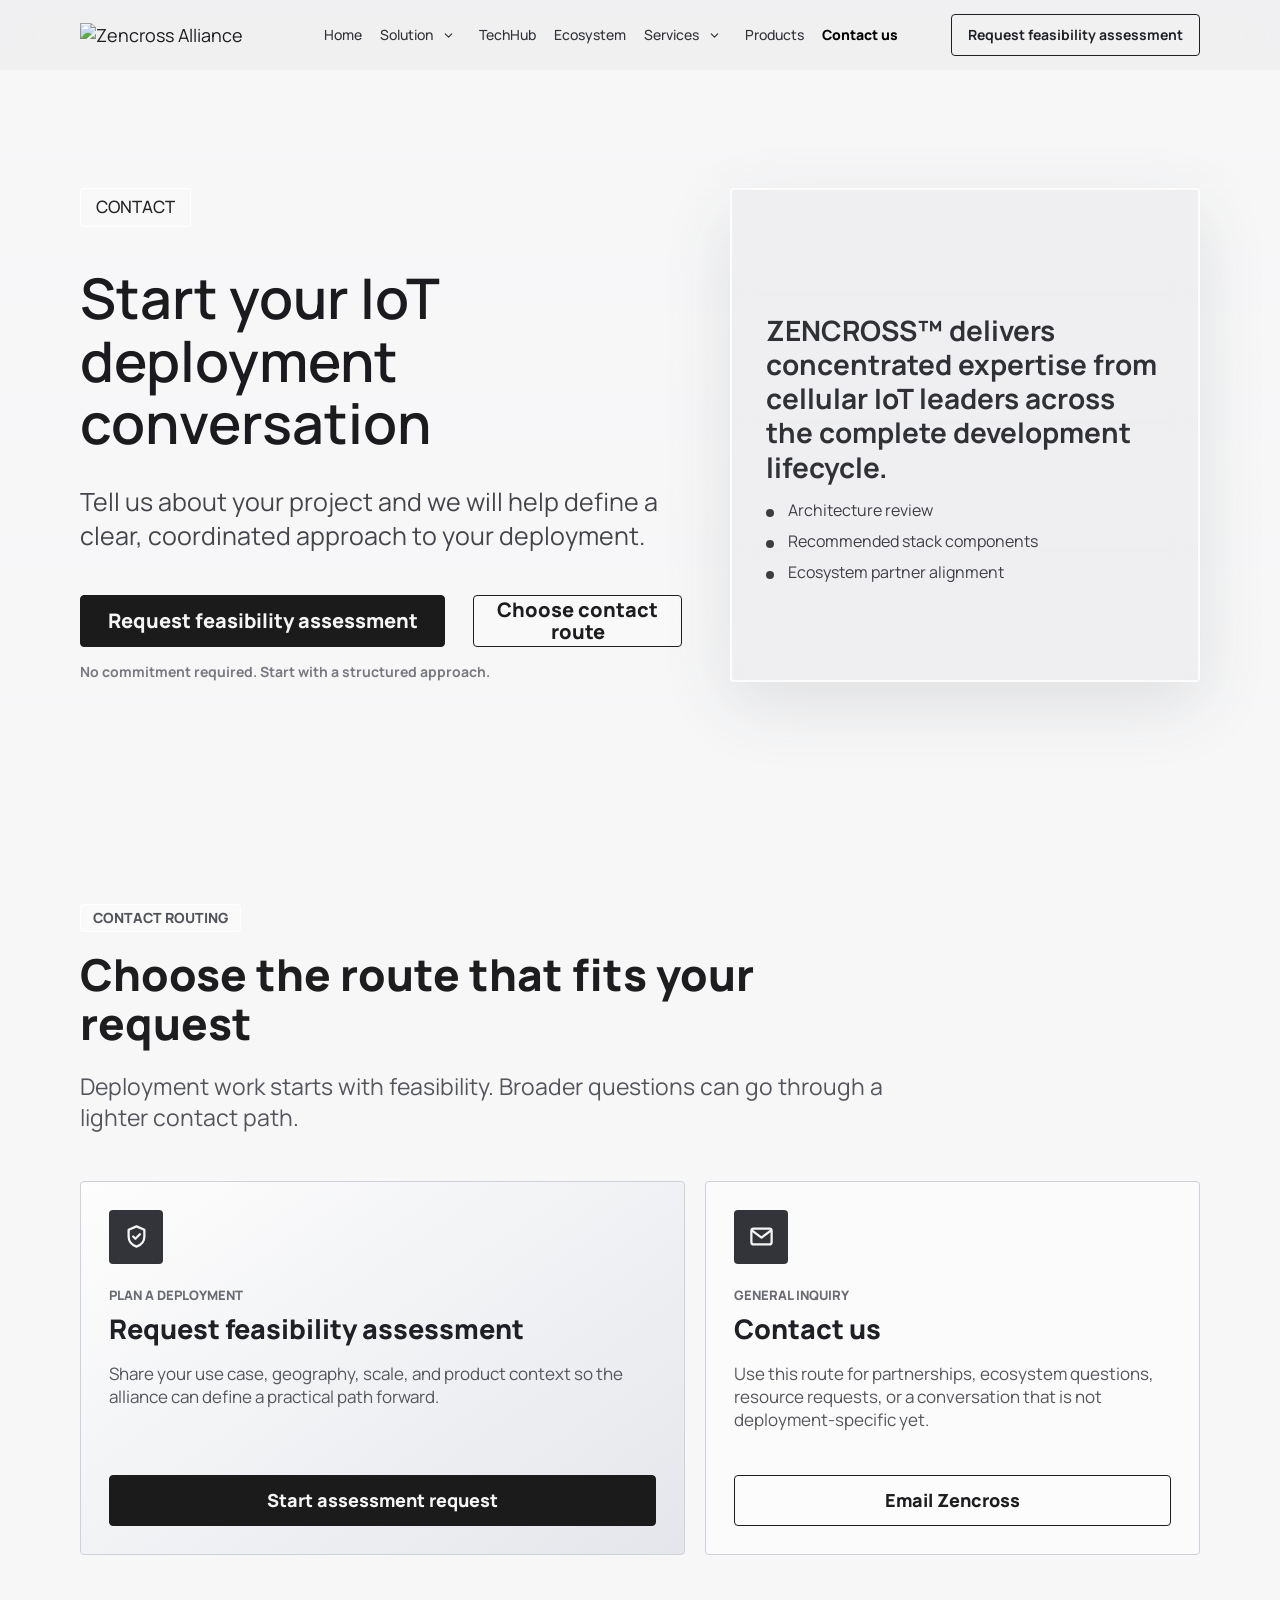
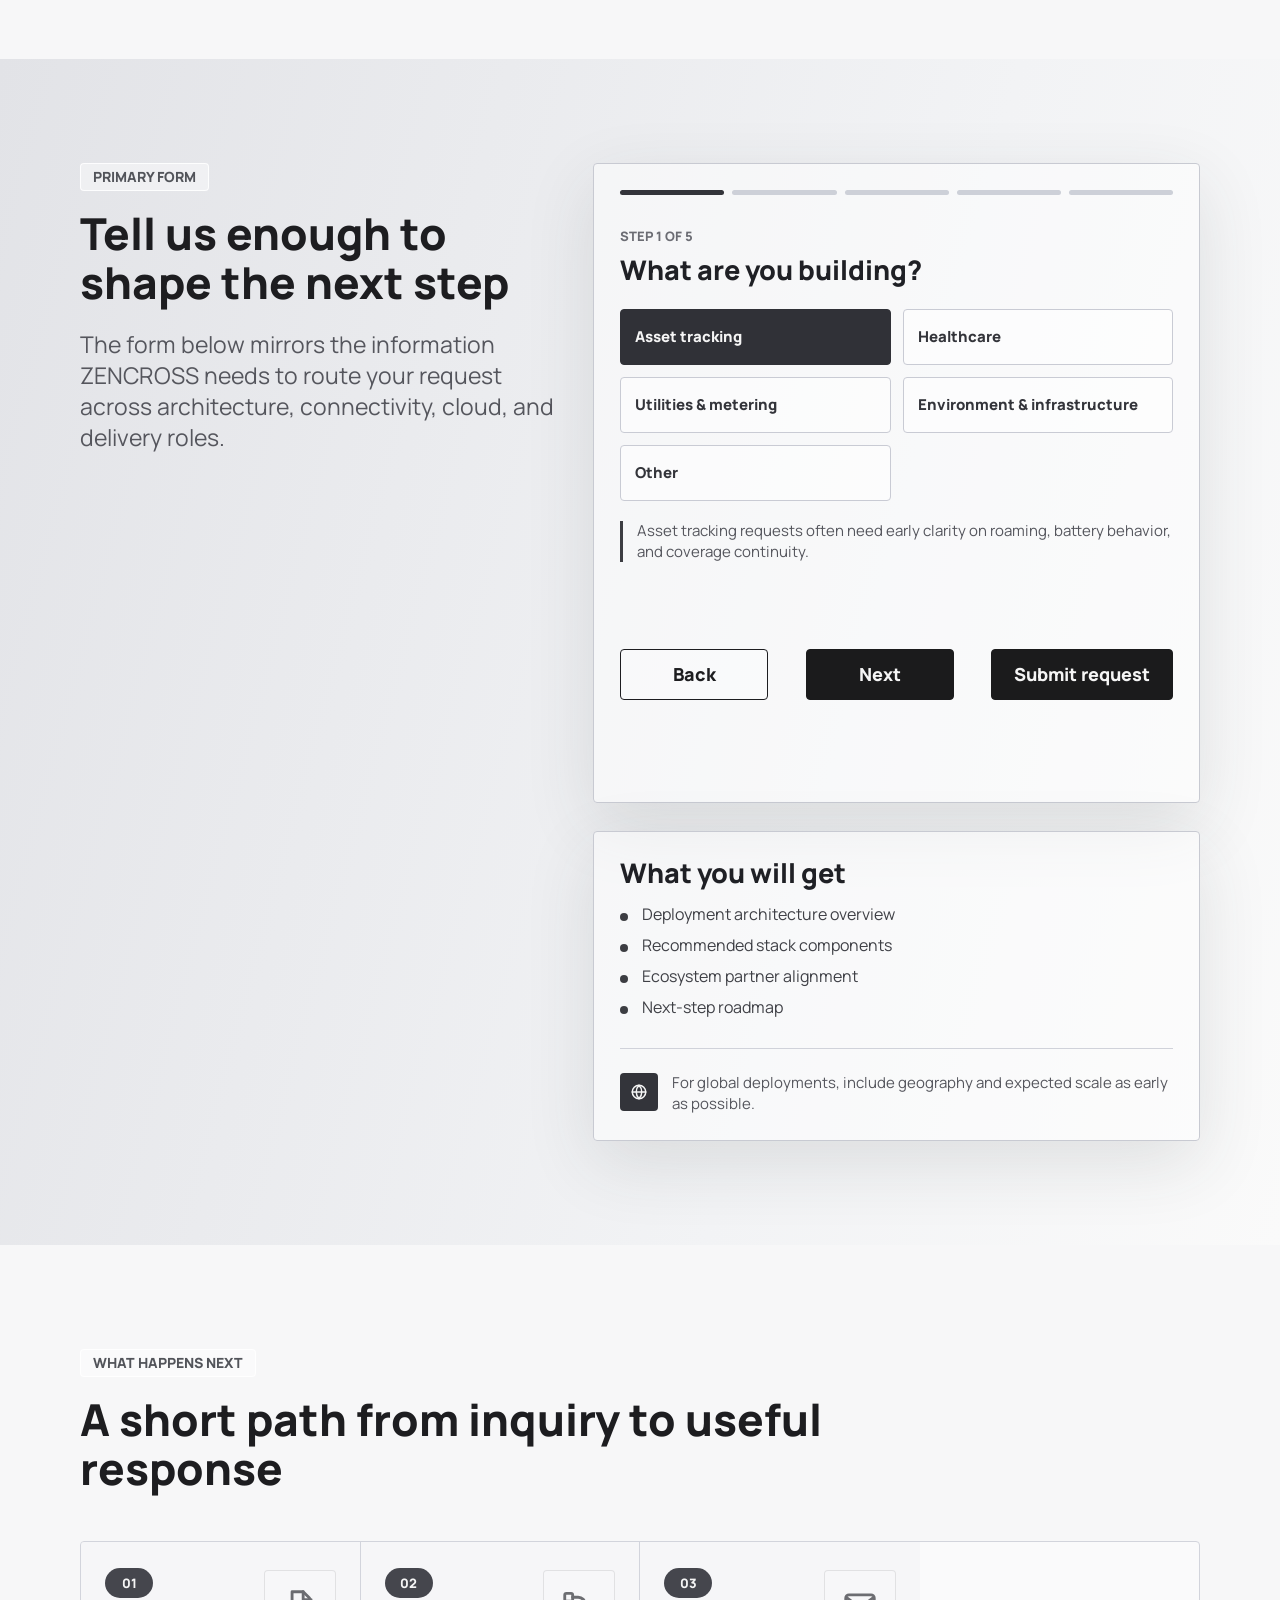
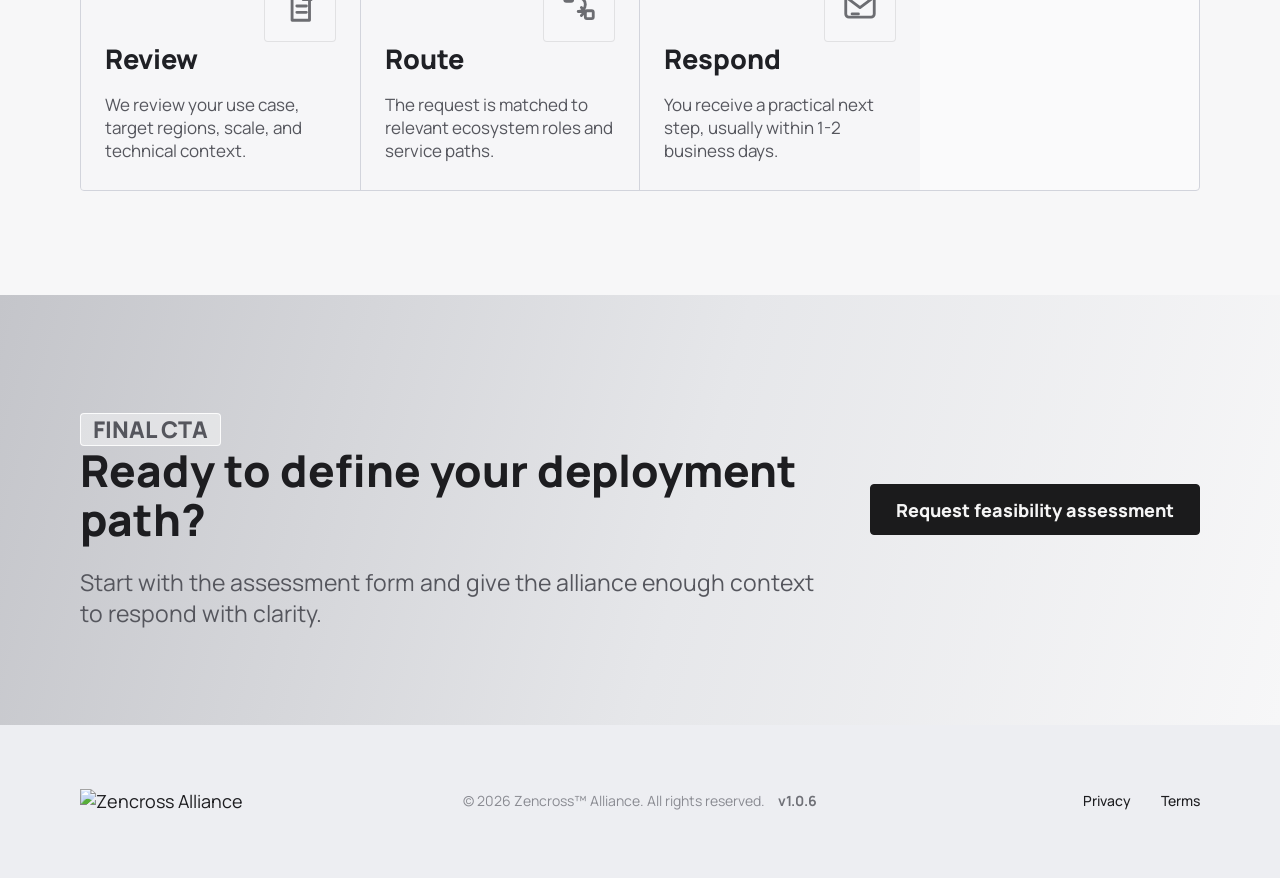
==== contact.html @ 69fc6dbd "Add files via upload" ====
<!doctype html>
<html lang="en">
  <head>
    <meta charset="utf-8">
    <meta name="viewport" content="width=device-width, initial-scale=1">
    <title>Contact | Zencross Alliance</title>
    <meta
      name="description"
      content="Start a Zencross Alliance IoT deployment conversation and request a feasibility assessment for your project."
    >
    <link rel="preconnect" href="https://fonts.googleapis.com">
    <link rel="preconnect" href="https://fonts.gstatic.com" crossorigin>
    <link
      href="https://fonts.googleapis.com/css2?family=Manrope:wght@400;500;600;700;800&display=swap"
      rel="stylesheet"
    >
    <link rel="icon" type="image/png" href="images/favicon.fb209ea31b.png">
    <link rel="apple-touch-icon" href="images/favicon.fb209ea31b.png">
    <link rel="stylesheet" href="styles.e7c7b05d5d.css">
  </head>
  <body class="content-page contact-page">
    <svg class="svg-sprite" aria-hidden="true" focusable="false">
      <symbol id="icon-chevron-down" viewBox="0 0 24 24"><path d="m6 9 6 6 6-6"></path></symbol>
      <symbol id="icon-chevron-right" viewBox="0 0 24 24"><path d="m9 18 6-6-6-6"></path></symbol>
      <symbol id="icon-shield-check" viewBox="0 0 24 24"><path d="M12 3 19 6v6c0 4.4-2.8 7.5-7 9-4.2-1.5-7-4.6-7-9V6l7-3Z"></path><path d="m9 12 2 2 4-4"></path></symbol>
      <symbol id="icon-globe" viewBox="0 0 24 24"><circle cx="12" cy="12" r="9"></circle><path d="M3 12h18M12 3c2.5 2.5 3.7 5.5 3.7 9S14.5 18.5 12 21c-2.5-2.5-3.7-5.5-3.7-9S9.5 5.5 12 3Z"></path></symbol>
      <symbol id="icon-mail" viewBox="0 0 24 24"><rect x="3" y="5" width="18" height="14" rx="2"></rect><path d="m4 7 8 6 8-6"></path></symbol>
      <symbol id="icon-user" viewBox="0 0 24 24"><circle cx="12" cy="8" r="4"></circle><path d="M4 21a8 8 0 0 1 16 0"></path></symbol>
      <symbol id="icon-building" viewBox="0 0 24 24"><path d="M4 21V5l8-3 8 3v16"></path><path d="M9 21v-6h6v6M8 8h.01M12 8h.01M16 8h.01M8 12h.01M16 12h.01"></path></symbol>
    </svg>

    <header class="site-header">
      <div class="site-header__inner section-shell">
        <a class="brand" href="index.html" aria-label="Zencross Alliance home">
          <img src="images/a8db0850adeccb40d1b2ed8dbd5f8a7fbaae8c16-73cA2Af9.bd959b4462.png" alt="Zencross Alliance">
        </a>
        <nav class="main-nav" aria-label="Primary navigation">
          <a href="index.html">Home</a>
          <div class="nav-dropdown">
            <a class="nav-dropdown__link" href="verticals.html">Solution</a>
            <button class="nav-dropdown__toggle" type="button" aria-expanded="false" aria-label="Open Solution submenu">
              <svg class="icon icon--tiny"><use href="#icon-chevron-down"></use></svg>
            </button>
            <div class="nav-dropdown__menu" aria-label="Solution sections">
              <a href="verticals.html#asset-tracking">Asset Tracking</a>
              <a href="verticals.html#healthcare">Healthcare</a>
              <a href="verticals.html#utilities-metering">Utilities &amp; Metering</a>
              <a href="verticals.html#environment-infrastructure">Environment &amp; Infrastructure</a>
            </div>
          </div>
          <a href="techhub.html">TechHub</a>
          <a href="ecosystem.html">Ecosystem</a>
          <div class="nav-dropdown">
            <a class="nav-dropdown__link" href="services.html">Services</a>
            <button class="nav-dropdown__toggle" type="button" aria-expanded="false" aria-label="Open Services submenu">
              <svg class="icon icon--tiny"><use href="#icon-chevron-down"></use></svg>
            </button>
            <div class="nav-dropdown__menu" aria-label="Services sections">
              <a href="services.html#service-feasibility">Feasibility Assessment</a>
              <a href="services.html#service-discovery">Discovery Call</a>
              <a href="services.html#service-consultation">Consultation</a>
              <a href="services.html#services-choose">How to Choose</a>
            </div>
          </div>
          <a href="products.html">Products</a>
          <a class="is-active" href="contact.html">Contact us</a>
        </nav>
        <a class="button button--ghost site-header__cta" href="#assessment-intake">
          Request feasibility assessment
        </a>
      </div>
    </header>

    <main>
      <section class="subpage-hero subpage-hero--contact" aria-labelledby="contact-hero-title">
        <div class="subpage-hero__inner section-shell">
          <div class="subpage-hero__content">
            <p class="eyebrow">CONTACT</p>
            <h1 id="contact-hero-title">Start your IoT deployment conversation</h1>
            <p>
              Tell us about your project and we will help define a clear,
              coordinated approach to your deployment.
            </p>
            <div class="hero__actions">
              <a class="button button--dark" href="#assessment-intake">Request feasibility assessment</a>
              <a class="button button--light" href="#contact-routing">Choose contact route</a>
            </div>
            <p class="micro-copy">No commitment required. Start with a structured approach.</p>
          </div>
          <aside class="subpage-hero__panel hero-infographic">
            <img class="hero-infographic__asset" src="images/page-contact-visual.70dac0f6a2.webp" alt="">
            <p>ZENCROSS&trade; delivers concentrated expertise from cellular IoT leaders across the complete development lifecycle.</p>
            <ul class="compact-list">
              <li>Architecture review</li>
              <li>Recommended stack components</li>
              <li>Ecosystem partner alignment</li>
            </ul>
          </aside>
        </div>
      </section>

      <section class="page-section" id="contact-routing" aria-labelledby="contact-routing-title">
        <div class="section-shell">
          <div class="page-section__head">
            <p class="section-kicker">CONTACT ROUTING</p>
            <h2 id="contact-routing-title">Choose the route that fits your request</h2>
            <p>Deployment work starts with feasibility. Broader questions can go through a lighter contact path.</p>
          </div>

          <div class="routing-grid">
            <article class="routing-card routing-card--primary">
              <span class="routing-card__icon"><svg class="icon"><use href="#icon-shield-check"></use></svg></span>
              <p class="service-card__label">Plan a deployment</p>
              <h3>Request feasibility assessment</h3>
              <p>Share your use case, geography, scale, and product context so the alliance can define a practical path forward.</p>
              <a class="button button--dark" href="#assessment-intake">Start assessment request</a>
            </article>

            <article class="routing-card">
              <span class="routing-card__icon"><svg class="icon"><use href="#icon-mail"></use></svg></span>
              <p class="service-card__label">General inquiry</p>
              <h3>Contact us</h3>
              <p>Use this route for partnerships, ecosystem questions, resource requests, or a conversation that is not deployment-specific yet.</p>
              <a class="button button--light" href="mailto:hello@zencross-alliance.com">Email Zencross</a>
            </article>
          </div>
        </div>
      </section>

      <section class="page-section page-section--soft" id="assessment-intake" aria-labelledby="assessment-intake-title">
        <div class="section-shell intake-layout">
          <div>
            <p class="section-kicker">PRIMARY FORM</p>
            <h2 id="assessment-intake-title">Tell us enough to shape the next step</h2>
            <p>
              The form below mirrors the information ZENCROSS needs to route your
              request across architecture, connectivity, cloud, and delivery roles.
            </p>
          </div>

          <form class="intake-form" novalidate>
            <div class="intake-progress" aria-label="Assessment request progress">
              <span class="intake-progress__segment is-active"></span>
              <span class="intake-progress__segment"></span>
              <span class="intake-progress__segment"></span>
              <span class="intake-progress__segment"></span>
              <span class="intake-progress__segment"></span>
            </div>

            <section class="intake-step is-active" data-step="0" aria-labelledby="intake-step-use-case">
              <p class="service-card__label">Step 1 of 5</p>
              <h3 id="intake-step-use-case">What are you building?</h3>
              <div class="choice-grid" role="radiogroup" aria-label="Use case">
                <label><input type="radio" name="useCase" value="Asset tracking" checked><span>Asset tracking</span></label>
                <label><input type="radio" name="useCase" value="Healthcare"><span>Healthcare</span></label>
                <label><input type="radio" name="useCase" value="Utilities and metering"><span>Utilities &amp; metering</span></label>
                <label><input type="radio" name="useCase" value="Environment and infrastructure"><span>Environment &amp; infrastructure</span></label>
                <label><input type="radio" name="useCase" value="Other"><span>Other</span></label>
              </div>
              <p class="intake-hint" data-hint="useCase">
                Asset tracking requests often need early clarity on roaming, battery behavior, and coverage continuity.
              </p>
            </section>

            <section class="intake-step" data-step="1" aria-labelledby="intake-step-context" hidden>
              <p class="service-card__label">Step 2 of 5</p>
              <h3 id="intake-step-context">Describe the deployment scenario</h3>
              <label class="field">
                <span>Project context</span>
                <textarea name="context" rows="6" placeholder="Example: battery-powered trackers for high-value assets moving across Europe and APAC."></textarea>
              </label>
            </section>

            <section class="intake-step" data-step="2" aria-labelledby="intake-step-scope" hidden>
              <p class="service-card__label">Step 3 of 5</p>
              <h3 id="intake-step-scope">Where and at what scale?</h3>
              <div class="field-group">
                <p>Target geography</p>
                <div class="choice-grid choice-grid--compact">
                  <label><input type="checkbox" name="geography" value="North America"><span>North America</span></label>
                  <label><input type="checkbox" name="geography" value="Europe" checked><span>Europe</span></label>
                  <label><input type="checkbox" name="geography" value="APAC"><span>APAC</span></label>
                  <label><input type="checkbox" name="geography" value="Middle East and Africa"><span>MEA</span></label>
                  <label><input type="checkbox" name="geography" value="Global"><span>Global</span></label>
                </div>
              </div>
              <div class="field-group">
                <p>Expected scale</p>
                <div class="choice-grid choice-grid--compact" role="radiogroup" aria-label="Expected scale">
                  <label><input type="radio" name="scale" value="Pilot under 1k devices" checked><span>Pilot &lt;1k</span></label>
                  <label><input type="radio" name="scale" value="Growth from 1k to 10k devices"><span>1k-10k</span></label>
                  <label><input type="radio" name="scale" value="Scaling over 10k devices"><span>10k+</span></label>
                </div>
              </div>
              <p class="intake-hint" data-hint="scope">
                Multi-region and global deployments usually benefit from early partner and connectivity alignment.
              </p>
            </section>

            <section class="intake-step" data-step="3" aria-labelledby="intake-step-contact" hidden>
              <p class="service-card__label">Step 4 of 5</p>
              <h3 id="intake-step-contact">How should we reach you?</h3>
              <div class="form-grid">
                <label class="field">
                  <span>Name</span>
                  <input type="text" name="name" autocomplete="name" placeholder="Your name">
                </label>
                <label class="field">
                  <span>Work email</span>
                  <input type="email" name="email" autocomplete="email" placeholder="name@company.com">
                </label>
                <label class="field form-grid__wide">
                  <span>Company</span>
                  <input type="text" name="company" autocomplete="organization" placeholder="Company name">
                </label>
              </div>
            </section>

            <section class="intake-step" data-step="4" aria-labelledby="intake-step-review" hidden>
              <p class="service-card__label">Step 5 of 5</p>
              <h3 id="intake-step-review">Review request</h3>
              <div class="intake-summary" aria-live="polite"></div>
              <p class="micro-copy">We typically respond within 1-2 business days.</p>
            </section>

            <div class="intake-actions">
              <button class="button button--light intake-back" type="button" hidden>Back</button>
              <button class="button button--dark intake-next" type="button">Next</button>
              <button class="button button--dark intake-submit" type="submit" hidden>Submit request</button>
            </div>

            <div class="intake-success" role="status" hidden>
              <svg class="content-card-icon" aria-hidden="true"><use href="#info-mail"></use></svg>
              <div>
                <h3>Your request has been received</h3>
                <p>We will review the context and respond with a recommended next step within 1-2 business days.</p>
              </div>
            </div>
          </form>

          <aside class="intake-support">
            <h3>What you will get</h3>
            <ul class="compact-list">
              <li>Deployment architecture overview</li>
              <li>Recommended stack components</li>
              <li>Ecosystem partner alignment</li>
              <li>Next-step roadmap</li>
            </ul>
            <div class="support-note">
              <span><svg class="icon"><use href="#icon-globe"></use></svg></span>
              <p>For global deployments, include geography and expected scale as early as possible.</p>
            </div>
          </aside>
        </div>
      </section>

      <section class="page-section" aria-labelledby="expectations-title">
        <div class="section-shell">
          <div class="page-section__head">
            <p class="section-kicker">WHAT HAPPENS NEXT</p>
            <h2 id="expectations-title">A short path from inquiry to useful response</h2>
          </div>
          <div class="process-line">
            <article><span>01</span><svg class="content-card-icon"><use href="#info-docs"></use></svg><h3>Review</h3><p>We review your use case, target regions, scale, and technical context.</p></article>
            <article><span>02</span><svg class="content-card-icon"><use href="#info-route"></use></svg><h3>Route</h3><p>The request is matched to relevant ecosystem roles and service paths.</p></article>
            <article><span>03</span><svg class="content-card-icon"><use href="#info-mail"></use></svg><h3>Respond</h3><p>You receive a practical next step, usually within 1-2 business days.</p></article>
          </div>
        </div>
      </section>

      <section class="page-cta" aria-labelledby="contact-cta-title">
        <div class="section-shell page-cta__inner">
          <div>
            <p class="section-kicker">FINAL CTA</p>
            <h2 id="contact-cta-title">Ready to define your deployment path?</h2>
            <p>Start with the assessment form and give the alliance enough context to respond with clarity.</p>
          </div>
          <a class="button button--dark" href="#assessment-intake">Request feasibility assessment</a>
        </div>
      </section>
    </main>

    <footer class="site-footer">
      <div class="section-shell site-footer__inner">
        <img src="images/fce45d0a20eead5daaf7659a6a120ed67c2400b0-C3vxxQ8u.fb635e34e4.png" alt="Zencross Alliance">
        <p>&copy; 2026 Zencross&trade; Alliance. All rights reserved. <span class="site-version">v1.0.6</span></p>
        <nav aria-label="Footer navigation">
          <a href="privacy.html">Privacy</a>
          <a href="terms.html">Terms</a>
        </nav>
      </div>
    </footer>

    <script src="script.bbac9ffeda.js"></script>
  </body>
</html>
---- styles.e7c7b05d5d.css ----
:root {
  --font-main: "Manrope", "Segoe UI", Arial, sans-serif;
  --page-max: 1370px;
  --page-pad: 28px;
  --shell-gutter: max(var(--page-pad), calc((100vw - var(--page-max)) / 2));
  --text: #1d1d20;
  --text-soft: #55565d;
  --text-muted: #7a7b81;
  --line: #c7c9d1;
  --line-strong: rgba(255, 255, 255, 0.92);
  --glass: rgba(239, 240, 243, 0.58);
  --glass-strong: rgba(255, 255, 255, 0.5);
  --black: #1b1b1c;
  --white: #f5f5f5;
  --soft-page: #f5f5f6;
  --soft-panel: #e8e9ed;
  --radius: 4px;
  --shadow-soft: 0 22px 70px rgba(52, 54, 60, 0.12);
  --shadow-hover: 0 18px 48px rgba(52, 54, 60, 0.16);
  --ease-out: cubic-bezier(0.22, 1, 0.36, 1);
  --motion-fast: 180ms;
  --motion-mid: 360ms;
  --internal-hero-background:
    linear-gradient(180deg, rgba(247, 247, 248, 0.26) 0%, rgba(247, 247, 248, 0.9) 82%, #f7f7f8 100%),
    url("images/hero-surface.f8901c4d73.webp") 58% top / cover no-repeat;
  --internal-hero-fade: linear-gradient(180deg, rgba(247, 247, 248, 0) 0%, #f7f7f8 100%);
}

* {
  box-sizing: border-box;
}

html {
  scroll-behavior: smooth;
  scroll-padding-top: 86px;
}

body {
  margin: 0;
  min-width: 320px;
  color: var(--text);
  background: var(--soft-page);
  font-family: var(--font-main);
  font-size: 18px;
  line-height: 1.35;
  letter-spacing: 0;
  overflow-x: hidden;
}

button,
input,
textarea,
select {
  font: inherit;
}

button,
a {
  color: inherit;
}

a {
  text-decoration: none;
}

img {
  display: block;
  max-width: 100%;
}

.svg-sprite {
  position: absolute;
  width: 0;
  height: 0;
  overflow: hidden;
}

.icon {
  width: 1em;
  height: 1em;
  fill: none;
  stroke: currentColor;
  stroke-linecap: round;
  stroke-linejoin: round;
  stroke-width: 2;
}

.icon--tiny {
  width: 13px;
  height: 13px;
  stroke-width: 2.2;
}

.section-shell {
  width: min(100% - (var(--page-pad) * 2), var(--page-max));
  margin-inline: auto;
}

.button {
  display: inline-flex;
  align-items: center;
  justify-content: center;
  min-height: 51px;
  border: 1px solid currentColor;
  border-radius: var(--radius);
  padding: 0 22px;
  font-weight: 800;
  line-height: 1.12;
  text-align: center;
  transition:
    background-color var(--motion-fast) ease,
    border-color var(--motion-fast) ease,
    box-shadow var(--motion-fast) ease,
    color var(--motion-fast) ease,
    transform var(--motion-fast) var(--ease-out);
}

.button:hover {
  box-shadow: 0 12px 26px rgba(35, 36, 40, 0.14);
  transform: translateY(-2px);
}

.button--dark {
  color: var(--white);
  background: var(--black);
  border-color: var(--black);
}

.button--dark:hover {
  background: #2f3032;
  border-color: #2f3032;
}

.button--light,
.button--ghost {
  color: var(--text);
  background: rgba(255, 255, 255, 0.22);
}

.button--light:hover,
.button--ghost:hover {
  background: rgba(255, 255, 255, 0.48);
}

.glass-card {
  border: 2px solid var(--line-strong);
  border-radius: var(--radius);
  background: var(--glass);
  backdrop-filter: blur(10px);
  box-shadow: inset 0 1px 0 rgba(255, 255, 255, 0.2);
  transition:
    background-color var(--motion-mid) ease,
    border-color var(--motion-mid) ease,
    box-shadow var(--motion-mid) ease,
    transform var(--motion-mid) var(--ease-out);
}

.section-title {
  margin: 0;
  font-size: 45px;
  line-height: 1.18;
  font-weight: 800;
  letter-spacing: 0;
}

.site-header {
  position: sticky;
  inset: 0 0 auto;
  z-index: 20;
  height: 70px;
  color: var(--text);
  background: rgba(235, 235, 237, 0.58);
  backdrop-filter: blur(13px);
  box-shadow: 0 0 0 rgba(35, 36, 40, 0);
  transition: background-color var(--motion-mid) ease, box-shadow var(--motion-mid) ease;
}

.site-header.is-scrolled {
  background: rgba(235, 235, 237, 0.82);
  box-shadow: 0 12px 38px rgba(55, 57, 64, 0.08);
}

.site-header__inner {
  height: 100%;
  display: grid;
  grid-template-columns: 240px 1fr auto;
  align-items: center;
  gap: 34px;
}

.brand img {
  width: 166px;
}

.main-nav {
  position: relative;
  display: flex;
  align-items: center;
  justify-content: center;
  gap: 30px;
  font-size: 15px;
  color: #323338;
  font-weight: 500;
}

.main-nav a,
.nav-dropdown__toggle {
  display: inline-flex;
  align-items: center;
  gap: 5px;
  min-height: 36px;
  transition: color var(--motion-fast) ease, transform var(--motion-fast) var(--ease-out);
}

.main-nav a:hover,
.nav-dropdown__toggle:hover {
  color: #000000;
  transform: translateY(-1px);
}

.main-nav a.is-active {
  color: #000000;
  font-weight: 800;
}

.nav-dropdown {
  position: relative;
  display: inline-flex;
  align-items: center;
  gap: 2px;
}

.nav-dropdown__link {
  padding-right: 2px;
}

.nav-dropdown__toggle {
  justify-content: center;
  width: 24px;
  min-width: 24px;
  border: 0;
  border-radius: var(--radius);
  padding: 0;
  color: inherit;
  background: transparent;
  cursor: pointer;
}

.nav-dropdown__toggle .icon {
  transition: transform var(--motion-fast) var(--ease-out);
}

.nav-dropdown.is-open .nav-dropdown__toggle .icon {
  transform: rotate(180deg);
}

.nav-dropdown__menu {
  position: absolute;
  top: calc(100% + 10px);
  left: 0;
  z-index: 30;
  display: grid;
  min-width: 250px;
  border: 1px solid rgba(198, 201, 211, 0.88);
  border-radius: var(--radius);
  padding: 8px;
  background: rgba(242, 243, 246, 0.96);
  box-shadow: 0 18px 42px rgba(40, 42, 48, 0.14);
  opacity: 0;
  visibility: hidden;
  transform: translate3d(0, -8px, 0);
  transition:
    opacity var(--motion-fast) ease,
    transform var(--motion-fast) var(--ease-out),
    visibility var(--motion-fast) ease;
}

.nav-dropdown__menu a {
  display: flex;
  min-height: 38px;
  border-radius: var(--radius);
  padding: 9px 11px;
  color: #33343a;
  font-size: 14px;
  line-height: 1.18;
  font-weight: 700;
  white-space: nowrap;
}

.nav-dropdown__menu a:hover {
  background: rgba(255, 255, 255, 0.76);
}

.nav-dropdown.is-open .nav-dropdown__menu {
  opacity: 1;
  visibility: visible;
  transform: translate3d(0, 0, 0);
}

.site-header__cta {
  min-height: 42px;
  min-width: 255px;
  padding-inline: 16px;
  border-color: #1f2024;
  background: rgba(255, 255, 255, 0.08);
  color: #202126;
  font-size: 14px;
  font-weight: 700;
}

.hero-stack {
  --hero-surface-background:
    linear-gradient(180deg, rgba(247, 247, 248, 0.32) 0%, rgba(247, 247, 248, 0.18) 31%, rgba(247, 247, 248, 0.7) 63%, rgba(247, 247, 248, 0.94) 84%, #f7f7f8 100%),
    url("images/hero-surface.f8901c4d73.webp") 54% top / cover no-repeat;
  --hero-ripple-origin-x: 78%;
  --hero-ripple-origin-y: 54%;
  position: relative;
  isolation: isolate;
  overflow: hidden;
  margin-top: -70px;
  min-height: 1687px;
  background: #f7f7f8;
}

.hero-stack::before,
.hero-stack::after {
  content: "";
  position: absolute;
  inset: 0;
  z-index: 0;
  pointer-events: none;
}

.hero-stack::before {
  background: var(--hero-surface-background);
  transform-origin: var(--hero-ripple-origin-x) var(--hero-ripple-origin-y);
  animation: hero-surface-breathe 14s ease-in-out infinite;
}

.hero-stack::after {
  content: none;
}

.hero-ripple-canvas {
  position: absolute;
  inset: 0;
  z-index: 0;
  display: block;
  width: 100%;
  height: 100%;
  opacity: 0;
  pointer-events: none;
}

.hero-stack.is-ripple-enhanced .hero-ripple-canvas {
  opacity: 0.96;
}

.hero-stack > .section-shell {
  position: relative;
  z-index: 1;
}

.hero {
  padding-top: 197px;
}

.eyebrow {
  display: inline-flex;
  align-items: center;
  min-height: 39px;
  margin: 0 0 40px;
  padding: 0 15px;
  border: 1px solid rgba(255, 255, 255, 0.92);
  border-radius: var(--radius);
  background: rgba(255, 255, 255, 0.16);
  color: #252529;
  font-size: 17px;
  font-weight: 500;
  text-transform: uppercase;
}

.hero h1 {
  max-width: 1160px;
  margin: 0;
  color: #1b1b1f;
  font-size: 73px;
  line-height: 1.23;
  font-weight: 600;
  letter-spacing: 0;
}

.hero__actions {
  display: flex;
  align-items: center;
  gap: 28px;
  margin-top: 43px;
}

.hero__actions .button {
  min-height: 52px;
  font-size: 20px;
}

.hero__actions .button--dark {
  min-width: 365px;
}

.hero__actions .button--light {
  min-width: 190px;
}

.benefit-grid {
  display: grid;
  grid-template-columns: repeat(3, 1fr);
  gap: 54px;
  margin-top: 47px;
}

.benefit-card {
  min-height: 147px;
  padding: 23px 19px 20px;
}

.benefit-card:hover,
.layer-card:hover,
.industry-card:hover,
.compare-item:hover,
.assessment__panel:hover {
  border-color: rgba(255, 255, 255, 0.98);
  box-shadow: var(--shadow-hover);
  transform: translateY(-5px);
}

.card-title {
  display: flex;
  align-items: center;
  gap: 13px;
  margin-bottom: 8px;
}

.icon-box {
  display: inline-flex;
  align-items: center;
  justify-content: center;
  flex: 0 0 auto;
  width: 26px;
  height: 26px;
  border-radius: var(--radius);
  background: rgba(231, 233, 238, 0.78);
  color: #313238;
}

.icon-box .icon {
  width: 15px;
  height: 15px;
  stroke-width: 2.4;
}

.benefit-card h2,
.benefit-card p {
  margin: 0;
}

.benefit-card h2 {
  font-size: 20px;
  line-height: 1.15;
  font-weight: 800;
  text-transform: uppercase;
}

.benefit-card p {
  color: #4f5055;
  font-size: 20px;
  line-height: 1.25;
}

.stack {
  padding-top: 148px;
}

.stack__title {
  max-width: 810px;
}

.stack__summary {
  margin: 32px 0 0;
  padding: 27px 28px 28px;
  color: #34353a;
  font-size: 27px;
  line-height: 1.35;
}

.delivery-line {
  display: grid;
  grid-template-columns: 1fr 410px 1fr;
  align-items: center;
  gap: 0;
  margin-top: 92px;
}

.delivery-line > span {
  height: 2px;
  background: rgba(255, 255, 255, 0.96);
}

.delivery-line__label {
  display: inline-flex;
  align-items: center;
  justify-content: center;
  gap: 14px;
  height: 43px;
  border: 2px solid rgba(255, 255, 255, 0.96);
  border-radius: var(--radius);
  background: rgba(224, 225, 229, 0.74);
  font-size: 20px;
  font-weight: 800;
  text-transform: uppercase;
}

.delivery-line__label .icon {
  width: 28px;
  height: 28px;
  stroke-width: 2.3;
}

.layer-grid {
  display: grid;
  grid-template-columns: repeat(5, 1fr);
  gap: 43px;
  margin-top: 36px;
}

.layer-card {
  position: relative;
  display: flex;
  flex-direction: column;
  align-items: center;
  justify-content: center;
  min-height: 219px;
  padding: 26px 18px 22px;
  text-align: center;
}

.layer-card:not(:last-child)::after {
  content: "";
  position: absolute;
  top: 50%;
  right: -31px;
  width: 18px;
  height: 2px;
  background: #a9acba;
}

.layer-card__icon {
  width: 66px;
  height: 66px;
  margin-bottom: 33px;
  stroke-width: 1.45;
}

.layer-card h3 {
  min-height: 50px;
  margin: 0;
  font-size: 20px;
  line-height: 1.18;
  font-weight: 800;
}

.stack__note {
  margin: 80px 0 0;
  color: #55565d;
  font-size: 26px;
  line-height: 1.24;
}

.solutions {
  overflow: hidden;
  background: var(--soft-page);
  padding: 78px 0 128px;
}

.solutions__grid {
  display: grid;
  grid-template-columns: repeat(4, minmax(0, 1fr));
  grid-auto-rows: 465px;
  gap: 20px;
  overflow: visible;
}

.solution-lead,
.industry-card,
.solution-cta {
  border-radius: var(--radius);
}

.solution-lead {
  grid-column: span 2;
  display: flex;
  align-items: flex-end;
  margin-left: calc(-1 * var(--shell-gutter));
  padding: 0 0 72px var(--shell-gutter);
  background: linear-gradient(105deg, #d5d6da 0%, #cdced3 58%, #ececef 100%);
}

.solution-lead > div {
  max-width: 620px;
}

.solution-lead h2 {
  margin: 0 0 36px;
  font-size: 39px;
  line-height: 1.18;
  font-weight: 800;
  letter-spacing: 0;
}

.solution-lead p {
  margin: 0;
  max-width: 610px;
  color: #4f5056;
  font-size: 28px;
  line-height: 1.27;
}

.industry-card {
  display: grid;
  grid-template-rows: 244px 1fr;
  overflow: hidden;
  border: 1px solid #c9ccd5;
  background: linear-gradient(145deg, #e4e5ea 0%, #f3f4f6 62%, #e7e8ed 100%);
  transition: box-shadow var(--motion-mid) ease, transform var(--motion-mid) var(--ease-out);
}

.industry-card img {
  width: 100%;
  height: 100%;
  object-fit: contain;
  object-position: center;
  padding: 18px 24px 0;
  opacity: 0.68;
  background: linear-gradient(180deg, rgba(255, 255, 255, 0.76) 0%, rgba(246, 247, 249, 0.24) 100%);
  transition: opacity var(--motion-mid) ease, transform var(--motion-mid) var(--ease-out);
}

.industry-card:hover img {
  opacity: 0.82;
  transform: scale(1.025);
}

.industry-card--asset img {
  object-position: center 58%;
  transform: none;
}

.industry-card--asset:hover img {
  transform: scale(1.025);
}

.industry-card__body {
  position: relative;
  z-index: 1;
  padding: 17px 22px 24px;
  background: linear-gradient(180deg, rgba(244, 245, 248, 0.84) 0%, rgba(229, 230, 235, 0.9) 100%);
}

.industry-card h3 {
  display: inline-flex;
  align-items: center;
  min-width: min(100%, 282px);
  min-height: 47px;
  margin: 0 0 17px;
  padding: 0 12px;
  border-radius: var(--radius);
  background: rgba(255, 255, 255, 0.64);
  font-size: 25px;
  line-height: 1.08;
  font-weight: 800;
  text-transform: uppercase;
}

.industry-card p {
  margin: 0 0 24px;
  color: #55565c;
  font-size: 16px;
  line-height: 1.3;
}

.industry-card__link {
  display: inline-flex;
  gap: 4px;
  align-items: center;
  font-size: 14px;
  font-weight: 800;
  transition: gap var(--motion-fast) ease, color var(--motion-fast) ease;
}

.industry-card:hover .industry-card__link,
.industry-card__link:hover {
  gap: 8px;
  color: #000000;
}

.solution-cta {
  grid-column: span 2;
  display: flex;
  flex-direction: column;
  align-items: flex-end;
  justify-content: flex-end;
  gap: 25px;
  margin-right: calc(-1 * var(--shell-gutter));
  padding: 0 var(--shell-gutter) 44px 56px;
  text-align: right;
  background: linear-gradient(105deg, #bfc0c5 0%, #d7d8dc 58%, #f0f0f2 100%);
}

.solution-cta h3 {
  margin: 0;
  font-size: 43px;
  line-height: 1.15;
  font-weight: 800;
}

.solution-cta .button {
  min-width: 420px;
  font-size: 21px;
}

.process {
  padding: 122px 0 116px;
  background: linear-gradient(105deg, #c9cacf 0%, #eeeff1 62%, #fafafa 100%);
}

.process h2 {
  margin: 0 0 15px;
  font-size: 76px;
  line-height: 1.08;
  font-weight: 500;
  letter-spacing: 0;
}

.process__lead {
  margin: 0;
  color: #55565c;
  font-size: 27px;
  line-height: 1.25;
}

.process-tabs {
  display: grid;
  grid-template-columns: 300px 32px 300px 32px 300px 32px 300px;
  align-items: center;
  gap: 17px;
  margin-top: 34px;
}

.process-tab {
  display: flex;
  align-items: center;
  justify-content: flex-start;
  gap: 10px;
  min-height: 42px;
  padding: 0 18px;
  border: 1px solid #d9dbe2;
  border-radius: var(--radius);
  color: #33343a;
  background: rgba(243, 244, 247, 0.8);
  font-size: 18px;
  font-weight: 500;
  cursor: pointer;
  white-space: nowrap;
  transition:
    background-color var(--motion-fast) ease,
    border-color var(--motion-fast) ease,
    box-shadow var(--motion-fast) ease,
    color var(--motion-fast) ease,
    transform var(--motion-fast) var(--ease-out);
}

.process-tab:hover {
  box-shadow: 0 10px 24px rgba(70, 72, 80, 0.12);
  transform: translateY(-2px);
}

.process-tab span {
  font-weight: 800;
}

.process-tab.is-active {
  color: var(--white);
  border-color: var(--black);
  background: var(--black);
  font-weight: 800;
}

.process-tabs__arrow {
  width: 22px;
  height: 22px;
  justify-self: center;
  color: #a1a4b0;
  stroke-width: 1.8;
}

.process-detail {
  display: grid;
  grid-template-columns: 662px 1fr;
  gap: 96px;
  align-items: center;
  margin-top: 37px;
}

.process-detail img {
  width: 662px;
  height: 338px;
  object-fit: cover;
  border-radius: var(--radius);
  transform-origin: 50% 50%;
}

.process-detail img.is-swapping {
  animation: process-image-swap 520ms var(--ease-out);
}

.process-panels {
  position: relative;
}

.process-panel {
  transform-origin: 50% 50%;
}

.process-panel.is-entering {
  animation: process-panel-enter 520ms var(--ease-out);
}

.process-panel.is-leaving {
  position: absolute;
  inset: 0;
  width: 100%;
  pointer-events: none;
  animation: process-panel-leave 300ms ease both;
}

.process-panel h3 {
  display: flex;
  align-items: baseline;
  gap: 26px;
  margin: 0 0 24px;
  padding-bottom: 28px;
  border-bottom: 2px solid #adb1be;
  font-size: 44px;
  line-height: 1.15;
  font-weight: 800;
  letter-spacing: 0;
}

.process-panel h3 span {
  color: #a9abb7;
}

.process-panel p {
  margin: 0 0 35px;
  color: #4f5056;
  font-size: 27px;
  line-height: 1.35;
}

.process-panel p:last-child {
  margin-bottom: 0;
}

.process-panel strong {
  color: #3d3e44;
  font-weight: 800;
}

.gains {
  position: relative;
  overflow: hidden;
  padding: 128px 0 120px;
  background: #f7f7f8;
}

.gains::before {
  content: "";
  position: absolute;
  right: -126px;
  top: 246px;
  width: 820px;
  height: 820px;
  border-radius: 50%;
  background: radial-gradient(circle at 50% 50%, rgba(224, 225, 229, 0.9) 0%, rgba(224, 225, 229, 0.74) 62%, rgba(255, 255, 255, 0.18) 72%);
  box-shadow: -42px 0 70px rgba(255, 255, 255, 0.64), 0 20px 80px rgba(105, 107, 114, 0.1);
}

.gains__inner {
  position: relative;
  z-index: 1;
}

.gains h2 {
  margin: 0 0 39px;
  font-size: 75px;
  line-height: 1.08;
  font-weight: 500;
  letter-spacing: 0;
}

.gains__lead {
  margin: 0 0 28px;
  color: #4e4f55;
  font-size: 28px;
  line-height: 1.25;
  font-weight: 700;
}

.comparison {
  display: grid;
  grid-template-columns: 548px 44px 1fr;
  gap: 17px;
  align-items: center;
}

.comparison__label {
  display: inline-flex;
  align-items: center;
  justify-content: center;
  width: max-content;
  min-width: 120px;
  height: 30px;
  border-radius: 999px;
  color: #909197;
  background: #e2e3e6;
  font-size: 21px;
  line-height: 1;
  text-transform: uppercase;
}

.comparison__label--before {
  grid-column: 1;
}

.comparison__label--after {
  grid-column: 3;
  color: var(--white);
  background: #4d4e52;
}

.compare-row {
  display: grid;
  grid-column: 1 / -1;
  grid-template-columns: subgrid;
  align-items: center;
}

.compare-item {
  display: flex;
  align-items: center;
  min-height: 86px;
  border: 1px solid #c8cad2;
  border-radius: var(--radius);
  padding: 0 28px;
  background: rgba(232, 233, 236, 0.64);
  font-size: 24px;
  line-height: 1.2;
  transition:
    background-color var(--motion-mid) ease,
    border-color var(--motion-mid) ease,
    box-shadow var(--motion-mid) ease,
    transform var(--motion-mid) var(--ease-out);
}

.compare-item--before {
  gap: 26px;
  color: #78797f;
}

.compare-item--after {
  gap: 20px;
  border-color: rgba(255, 255, 255, 0.9);
  background: rgba(245, 245, 246, 0.5);
  color: #1e1f23;
  font-weight: 800;
}

.compare-row__arrow {
  justify-self: center;
  width: 24px;
  height: 24px;
  color: #a5a8b3;
  stroke-width: 1.7;
}

.compare-item__mark {
  flex: 0 0 auto;
  width: 26px;
  height: 26px;
  color: #ced0d5;
  stroke-width: 2.2;
}

.check-box {
  display: inline-flex;
  align-items: center;
  justify-content: center;
  flex: 0 0 auto;
  width: 25px;
  height: 25px;
  border-radius: var(--radius);
  color: var(--white);
  background: #4b4c50;
}

.check-box .icon {
  width: 15px;
  height: 15px;
  stroke-width: 2.7;
}

.gains__summary {
  margin: 37px 0 0;
  padding: 23px 22px 24px;
  border: 1px solid rgba(255, 255, 255, 0.9);
  border-radius: var(--radius);
  background: rgba(255, 255, 255, 0.34);
  color: #4c4d53;
  font-size: 28px;
  line-height: 1.25;
}

.ecosystem {
  overflow: hidden;
  padding: 103px 0 121px;
  background: #f7f7f8;
}

.ecosystem h2 {
  margin: 0 0 13px;
  font-size: 46px;
  line-height: 1.16;
  font-weight: 800;
  letter-spacing: 0;
}

.ecosystem p {
  margin: 0;
  color: #5a5b61;
  font-size: 27px;
  line-height: 1.25;
}

.partner-marquee {
  --partner-gap: 48px;
  position: relative;
  contain: paint;
  display: grid;
  gap: 22px;
  overflow: hidden;
  width: 100%;
  max-width: 100%;
  margin: 70px 0 0;
  padding: 16px 0 24px;
  mask-image: linear-gradient(90deg, transparent 0, #000 9%, #000 91%, transparent 100%);
}

.partner-grid {
  display: flex;
  align-items: center;
  gap: var(--partner-gap);
  width: max-content;
  margin: 0;
  padding: 0;
  list-style: none;
  animation: partner-drift var(--partner-row-duration, 46s) linear infinite;
  will-change: transform;
}

.partner-grid--secondary {
  --partner-row-duration: 58s;
  animation-delay: -18s;
}

.partner-marquee:hover .partner-grid {
  animation-play-state: paused;
}

.partner-grid li {
  display: flex;
  align-items: center;
  justify-content: center;
  flex: 0 0 clamp(132px, 12vw, 186px);
  min-height: 40px;
  transition: filter var(--motion-mid) ease, opacity var(--motion-mid) ease;
}

.partner-grid li:hover {
  opacity: 1;
}

.partner-grid img {
  max-width: 180px;
  max-height: 52px;
  object-fit: contain;
  filter: grayscale(1) saturate(0) brightness(0.44);
  opacity: 0.92;
  transition: filter var(--motion-mid) ease, opacity var(--motion-mid) ease, transform var(--motion-mid) var(--ease-out);
}

.partner-grid li:hover img {
  filter: grayscale(0.4) saturate(0.5) brightness(0.55);
  opacity: 1;
  transform: scale(1.04);
}

.partner-grid li.partner-word:hover {
  color: #2f3035;
  opacity: 1;
}

.partner-marquee.is-enhanced .partner-grid li {
  margin-top: 0;
  animation: partner-float var(--float-duration, 8s) ease-in-out infinite;
  animation-delay: var(--float-delay, 0s);
  will-change: transform;
}

.partner-grid li:nth-child(6n + 1),
.partner-grid li:nth-child(6n + 3),
.partner-grid li:nth-child(6n + 5) {
  margin-top: -8px;
}

.partner-grid li:nth-child(6n + 2),
.partner-grid li:nth-child(6n + 4),
.partner-grid li:nth-child(6n + 6) {
  margin-top: 20px;
}

.partner-grid li:nth-child(7) img,
.partner-grid li:nth-child(8) img,
.partner-grid li:nth-child(10) img,
.partner-grid li:nth-child(11) img {
  max-height: 42px;
}

.partner-grid .partner-logo--sequans {
  max-width: 180px;
  max-height: 56px;
  filter: invert(1) grayscale(1) brightness(0.42);
}

.partner-word {
  color: #55565c;
  font-weight: 800;
  line-height: 0.9;
  text-align: center;
  transition: color var(--motion-mid) ease, opacity var(--motion-mid) ease, transform var(--motion-mid) var(--ease-out);
}

.partner-word--bridge {
  flex-direction: column;
  align-items: flex-start;
  font-size: 35px;
}

.partner-word--bridge small {
  display: block;
  font-size: 14px;
  font-weight: 700;
}

.partner-word--sequans,
.partner-word--psa {
  font-size: 31px;
}

.partner-word--psa {
  font-size: 39px;
  font-weight: 700;
  letter-spacing: 0;
}

.assessment {
  position: relative;
  min-height: 718px;
  overflow: hidden;
  background: linear-gradient(105deg, #bdbec4 0%, #e7e8eb 48%, #fafafa 74%, #f7f7f8 100%);
}

.assessment__media {
  position: absolute;
  right: -96px;
  bottom: -15px;
  width: 1660px;
  max-width: none;
  opacity: 0.92;
  pointer-events: none;
}

.assessment__inner {
  position: relative;
  z-index: 1;
  padding-top: 123px;
}

.assessment h2 {
  max-width: 920px;
  margin: 0 0 53px;
  font-size: 43px;
  line-height: 1.18;
  font-weight: 800;
  letter-spacing: 0;
}

.assessment__button {
  min-width: 428px;
  min-height: 55px;
  font-size: 19px;
}

.assessment__caption {
  margin: 15px 0 35px;
  color: #4b4c52;
  font-size: 17px;
  line-height: 1.3;
  font-style: italic;
}

.assessment__panel {
  display: grid;
  grid-template-columns: 26px 1fr;
  gap: 0;
  align-items: start;
  width: 822px;
  max-width: 58%;
  min-height: 122px;
  padding: 18px 22px 22px 16px;
  border: 1px solid rgba(255, 255, 255, 0.82);
  border-radius: var(--radius);
  background: rgba(225, 226, 231, 0.72);
  backdrop-filter: blur(8px);
  transition:
    background-color var(--motion-mid) ease,
    border-color var(--motion-mid) ease,
    box-shadow var(--motion-mid) ease,
    transform var(--motion-mid) var(--ease-out);
}

.assessment__panel p {
  grid-column: 1 / -1;
  margin: 27px 0 0;
  color: #4f5056;
  font-size: 27px;
  line-height: 1.3;
}

.partner-promise {
  background: #ffffff;
  padding: 102px 0 120px;
}

.partner-promise__inner {
  max-width: 1200px;
}

.partner-promise__kicker {
  margin: 0 0 36px;
  font-size: 27px;
  line-height: 1.25;
  text-transform: uppercase;
}

.partner-promise h2 {
  margin: 0 0 35px;
  font-size: 43px;
  line-height: 1.18;
  font-weight: 800;
  letter-spacing: 0;
}

.partner-promise p:last-child {
  margin: 0;
  color: #55565c;
  font-size: 28px;
  line-height: 1.35;
}

.section-kicker {
  display: inline-flex;
  align-items: center;
  min-height: 28px;
  margin: 0 0 18px;
  padding: 0 12px;
  border: 1px solid rgba(255, 255, 255, 0.88);
  border-radius: var(--radius);
  background: rgba(255, 255, 255, 0.42);
  color: #52545a;
  font-size: 14px;
  font-weight: 800;
  line-height: 1;
  text-transform: uppercase;
}

.verticals-hero {
  position: relative;
  isolation: isolate;
  overflow: hidden;
  margin-top: -70px;
  padding: 184px 0 112px;
  background: var(--internal-hero-background);
}

.verticals-hero::before {
  content: "";
  position: absolute;
  inset: auto 0 0;
  height: 172px;
  background: var(--internal-hero-fade);
  pointer-events: none;
  z-index: -1;
}

.verticals-hero__inner {
  display: grid;
  grid-template-columns: minmax(0, 1.05fr) minmax(420px, 0.95fr);
  gap: 76px;
  align-items: center;
}

.verticals-hero__content {
  max-width: 740px;
}

.verticals-hero h1 {
  margin: 0;
  color: #1b1b1f;
  font-size: 70px;
  line-height: 1.12;
  font-weight: 600;
  letter-spacing: 0;
}

.verticals-hero__content > p:last-of-type {
  max-width: 650px;
  margin: 34px 0 0;
  color: #3f4147;
  font-size: 28px;
  line-height: 1.3;
}

.verticals-hero__visual {
  display: grid;
  grid-template-columns: repeat(2, minmax(0, 1fr));
  gap: 18px;
  transform: translateY(12px);
}

.vertical-visual-card {
  position: relative;
  display: grid;
  grid-template-rows: minmax(178px, 1fr) auto;
  min-height: 278px;
  overflow: hidden;
  border: 1px solid rgba(255, 255, 255, 0.84);
  border-radius: var(--radius);
  background: rgba(236, 237, 241, 0.7);
  box-shadow: var(--shadow-soft);
  transition:
    box-shadow var(--motion-mid) ease,
    transform var(--motion-mid) var(--ease-out);
}

.vertical-visual-card:nth-child(2),
.vertical-visual-card:nth-child(4) {
  transform: translateY(42px);
}

.vertical-visual-card:hover {
  box-shadow: var(--shadow-hover);
  transform: translateY(-4px);
}

.vertical-visual-card:nth-child(2):hover,
.vertical-visual-card:nth-child(4):hover {
  transform: translateY(36px);
}

.vertical-visual-card img {
  width: 100%;
  height: 100%;
  object-fit: contain;
  padding: 18px 22px 0;
  opacity: 0.78;
  filter: saturate(0.86);
}

.vertical-visual-card span {
  display: flex;
  align-items: center;
  min-height: 64px;
  padding: 16px 18px;
  background: rgba(255, 255, 255, 0.54);
  font-size: 17px;
  font-weight: 800;
  line-height: 1.15;
  text-transform: uppercase;
}

.verticals-overview {
  padding: 96px 0 114px;
  background: #f7f7f8;
}

.verticals-section-head {
  max-width: 820px;
}

.verticals-section-head h2 {
  margin: 0;
  font-size: 52px;
  line-height: 1.12;
  font-weight: 800;
  letter-spacing: 0;
}

.verticals-section-head p:last-child {
  margin: 24px 0 0;
  color: #55565d;
  font-size: 24px;
  line-height: 1.34;
}

.vertical-summary-grid {
  display: grid;
  grid-template-columns: repeat(4, minmax(0, 1fr));
  gap: 20px;
  margin-top: 54px;
}

.vertical-summary,
.vertical-value-card,
.use-case-grid > div,
.contribution-step,
.outcome-grid > div {
  transition:
    background-color var(--motion-mid) ease,
    border-color var(--motion-mid) ease,
    box-shadow var(--motion-mid) ease,
    transform var(--motion-mid) var(--ease-out);
}

.vertical-summary {
  --vertical-accent: #596879;
  --vertical-accent-soft: rgba(89, 104, 121, 0.13);
  display: grid;
  grid-template-rows: 172px auto auto 1fr auto;
  min-height: 486px;
  overflow: hidden;
  border: 1px solid #c8cad2;
  border-radius: var(--radius);
  background: linear-gradient(145deg, #e4e5ea 0%, #f4f5f7 64%, var(--vertical-accent-soft) 100%);
}

.vertical-summary--healthcare {
  --vertical-accent: #6f697b;
  --vertical-accent-soft: rgba(111, 105, 123, 0.12);
}

.vertical-summary--utilities {
  --vertical-accent: #60715f;
  --vertical-accent-soft: rgba(96, 113, 95, 0.13);
}

.vertical-summary--environment {
  --vertical-accent: #557174;
  --vertical-accent-soft: rgba(85, 113, 116, 0.13);
}

.vertical-summary:hover {
  border-color: rgba(255, 255, 255, 0.98);
  box-shadow: var(--shadow-hover);
  transform: translateY(-5px);
}

.vertical-summary img {
  width: 100%;
  height: 100%;
  object-fit: contain;
  padding: 16px 22px 0;
  opacity: 0.7;
  background: linear-gradient(180deg, rgba(255, 255, 255, 0.78) 0%, rgba(246, 247, 249, 0.34) 100%);
  transition: opacity var(--motion-mid) ease, transform var(--motion-mid) var(--ease-out);
}

.vertical-summary:hover img {
  opacity: 0.86;
  transform: scale(1.03);
}

.vertical-summary__kicker {
  margin: 18px 20px 0;
  color: var(--vertical-accent);
  font-size: 13px;
  font-weight: 800;
  line-height: 1.1;
  text-transform: uppercase;
}

.vertical-summary h3 {
  margin: 10px 20px 0;
  font-size: 25px;
  line-height: 1.08;
  font-weight: 800;
  text-transform: uppercase;
}

.vertical-summary p {
  margin: 18px 20px 0;
  color: #56575e;
  font-size: 16px;
  line-height: 1.34;
}

.vertical-summary__link {
  display: inline-flex;
  align-items: center;
  gap: 4px;
  margin: 24px 20px 22px;
  font-size: 14px;
  font-weight: 800;
  transition: gap var(--motion-fast) ease, color var(--motion-fast) ease;
}

.vertical-summary:hover .vertical-summary__link {
  gap: 8px;
  color: #000000;
}

.vertical-detail {
  --vertical-accent: #596879;
  --vertical-accent-dark: #34383f;
  --vertical-accent-soft: rgba(89, 104, 121, 0.1);
  scroll-margin-top: 92px;
  padding: 116px 0 112px;
  border-top: 1px solid #e1e2e6;
  background:
    linear-gradient(180deg, rgba(255, 255, 255, 0.52) 0%, rgba(247, 247, 248, 0.96) 28%, rgba(235, 236, 240, 0.66) 100%),
    linear-gradient(135deg, var(--vertical-accent-soft) 0%, rgba(255, 255, 255, 0) 42%);
}

.vertical-detail--healthcare {
  --vertical-accent: #6f697b;
  --vertical-accent-dark: #383540;
  --vertical-accent-soft: rgba(111, 105, 123, 0.1);
}

.vertical-detail--utilities {
  --vertical-accent: #60715f;
  --vertical-accent-dark: #343d34;
  --vertical-accent-soft: rgba(96, 113, 95, 0.12);
}

.vertical-detail--environment {
  --vertical-accent: #557174;
  --vertical-accent-dark: #303f41;
  --vertical-accent-soft: rgba(85, 113, 116, 0.12);
}

.vertical-detail__intro {
  display: grid;
  grid-template-columns: minmax(0, 1.1fr) minmax(320px, 0.9fr);
  gap: 72px;
  align-items: end;
}

.vertical-detail__intro h2 {
  margin: 0;
  font-size: 58px;
  line-height: 1.08;
  font-weight: 600;
  letter-spacing: 0;
}

.vertical-detail__intro > p {
  margin: 0;
  color: #35363c;
  font-size: 28px;
  line-height: 1.34;
}

.vertical-value-grid {
  display: grid;
  grid-template-columns: repeat(4, minmax(0, 1fr));
  gap: 20px;
  margin-top: 54px;
}

.vertical-value-card {
  display: grid;
  align-content: end;
  min-height: 132px;
  border: 1px solid rgba(255, 255, 255, 0.72);
  border-radius: var(--radius);
  padding: 22px 24px 20px;
  background: rgba(229, 230, 235, 0.72);
}

.vertical-value-card h3 {
  margin: 22px 0 0;
  font-size: 19px;
  line-height: 1.18;
  font-weight: 800;
  text-transform: uppercase;
}

.vertical-value-card:hover,
.use-case-grid > div:hover,
.contribution-step:hover,
.outcome-grid > div:hover {
  border-color: rgba(255, 255, 255, 0.98);
  box-shadow: var(--shadow-hover);
  transform: translateY(-5px);
}

.vertical-use,
.vertical-challenges,
.vertical-approach,
.vertical-contribution,
.vertical-outcomes {
  margin-top: 108px;
}

.vertical-use h3,
.vertical-challenges h3,
.vertical-approach h3,
.vertical-contribution h3,
.vertical-outcomes h3 {
  margin: 0;
  font-size: 43px;
  line-height: 1.16;
  font-weight: 800;
  letter-spacing: 0;
}

.use-case-grid {
  display: grid;
  grid-template-columns: repeat(2, minmax(0, 1fr));
  gap: 20px;
  margin-top: 42px;
}

.use-case-grid > div {
  position: relative;
  display: grid;
  align-content: space-between;
  gap: 30px;
  min-height: 168px;
  overflow: hidden;
  border: 1px solid #d9dbe2;
  border-radius: var(--radius);
  padding: 24px 26px;
  background:
    linear-gradient(145deg, rgba(244, 245, 247, 0.9) 0%, rgba(224, 225, 230, 0.86) 100%),
    var(--vertical-accent-soft);
  color: #1e1f23;
  font-size: 19px;
  font-weight: 700;
  line-height: 1.18;
  text-transform: uppercase;
}

.infographic-icon {
  width: 58px;
  height: 58px;
  fill: none;
  stroke: currentColor;
  stroke-linecap: round;
  stroke-linejoin: round;
  stroke-width: 1.8;
}

.use-case-grid .infographic-icon,
.outcome-grid .infographic-icon {
  color: var(--vertical-accent-dark);
}

.use-case-grid > div span,
.challenge-grid > div span,
.outcome-grid > div span {
  display: block;
}

.hero-infographic {
  align-content: center;
}

.hero-infographic__asset {
  width: min(78%, 360px);
  max-height: 220px;
  margin: 0 auto 26px;
  object-fit: contain;
  opacity: 0.9;
  filter: saturate(0.92);
}

.subpage-hero__panel.hero-infographic {
  align-content: center;
}

.subpage-hero__panel .hero-infographic__asset {
  max-height: 170px;
}

.subpage-hero__panel.hero-infographic .hero-choice-list {
  margin-top: 28px;
}

.hero-choice-list .infographic-icon,
.tech-stack-visual .infographic-icon,
.system-flow .infographic-icon,
.ecosystem-orbit .infographic-icon,
.product-system-visual .infographic-icon {
  flex: 0 0 auto;
  width: 27px;
  height: 27px;
  color: #33343a;
  stroke-width: 1.85;
}

.content-card-icon {
  display: block;
  width: 44px;
  height: 44px;
  margin-bottom: 28px;
  color: #33343a;
  fill: none;
  stroke: currentColor;
  stroke-linecap: round;
  stroke-linejoin: round;
  stroke-width: 1.8;
}

.service-detail .content-card-icon {
  width: 42px;
  height: 42px;
  color: #34353b;
}

.process-line article .content-card-icon,
.quick-resource-list a .content-card-icon,
.tool-grid article .content-card-icon,
.blueprint-grid a .content-card-icon,
.product-layer-grid article .content-card-icon,
.value-grid article .content-card-icon {
  grid-column: 2;
  grid-row: 1;
  justify-self: end;
  align-self: center;
  width: 72px;
  height: 72px;
  margin: 0;
  border: 1px solid rgba(51, 52, 58, 0.16);
  border-radius: var(--radius);
  padding: 16px;
  background: rgba(255, 255, 255, 0.28);
  color: #33343a;
  opacity: 0.7;
  pointer-events: none;
}

.tool-grid article .content-card-icon {
  width: 64px;
  height: 64px;
  padding: 14px;
}

.process-line article:hover .content-card-icon,
.quick-resource-list a:hover .content-card-icon,
.tool-grid article:hover .content-card-icon,
.blueprint-grid a:hover .content-card-icon,
.product-layer-grid article:hover .content-card-icon,
.value-grid article:hover .content-card-icon {
  opacity: 0.92;
}

.value-grid .content-card-icon,
.service-detail .content-card-icon {
  margin-bottom: 24px;
}

.tech-stack-visual .hero-infographic__asset,
.product-system-visual .hero-infographic__asset {
  max-height: 190px;
}

.ecosystem-orbit.hero-infographic {
  grid-template-columns: minmax(150px, 0.82fr) minmax(0, 1fr);
  align-items: center;
}

.ecosystem-orbit.hero-infographic .hero-infographic__asset {
  grid-row: 1 / span 6;
  width: 100%;
  max-height: 300px;
  margin: 0;
}

.vertical-inline-cta {
  display: grid;
  grid-template-columns: minmax(0, 1fr) auto;
  gap: 28px;
  align-items: center;
  margin-top: 34px;
  padding: 24px 28px;
  border: 1px solid rgba(255, 255, 255, 0.78);
  border-radius: var(--radius);
  background: rgba(255, 255, 255, 0.36);
}

.vertical-inline-cta h4 {
  margin: 0;
  font-size: 26px;
  line-height: 1.2;
  font-weight: 800;
}

.vertical-inline-cta .button {
  min-width: 310px;
}

.challenge-grid {
  display: grid;
  grid-template-columns: repeat(4, minmax(0, 1fr));
  gap: 30px;
  margin-top: 36px;
}

.challenge-grid > div {
  position: relative;
  display: grid;
  align-content: space-between;
  gap: 28px;
  min-height: 96px;
  overflow: hidden;
  border-radius: var(--radius);
  padding: 20px 22px;
  color: var(--white);
  background: var(--vertical-accent-dark);
  font-size: 20px;
  line-height: 1.18;
  text-transform: uppercase;
}

.challenge-grid .infographic-icon {
  width: 50px;
  height: 50px;
  color: rgba(255, 255, 255, 0.88);
  stroke-width: 1.7;
}

.vertical-approach {
  display: grid;
  grid-template-columns: minmax(0, 1fr) 480px;
  gap: 78px;
  align-items: center;
}

.vertical-check-list {
  display: grid;
  gap: 10px;
  margin: 38px 0 0;
  padding: 0;
  color: #222327;
  font-size: 27px;
  line-height: 1.24;
  list-style: none;
}

.vertical-check-list li {
  position: relative;
  padding-left: 34px;
}

.vertical-check-list li::before {
  content: "";
  position: absolute;
  left: 0;
  top: 0.43em;
  width: 11px;
  height: 11px;
  border-radius: 50%;
  background: var(--vertical-accent-dark);
}

.vertical-approach__visual {
  min-height: 300px;
  overflow: hidden;
  border: 1px solid rgba(255, 255, 255, 0.78);
  border-radius: var(--radius);
  background: rgba(255, 255, 255, 0.58);
}

.vertical-approach__visual img {
  width: 100%;
  height: 100%;
  min-height: 300px;
  object-fit: contain;
  padding: 28px;
  opacity: 0.82;
}

.contribution-track {
  display: grid;
  grid-template-columns: repeat(5, minmax(0, 1fr));
  gap: 0;
  margin-top: 38px;
  border: 1px solid #d7d9e0;
  border-radius: var(--radius);
  overflow: hidden;
  background: rgba(255, 255, 255, 0.32);
}

.contribution-step {
  position: relative;
  min-height: 284px;
  padding: 26px 20px 28px;
  border-right: 1px solid #d7d9e0;
  background: rgba(243, 244, 247, 0.62);
}

.contribution-step:last-child {
  border-right: 0;
}

.contribution-step::before {
  content: "";
  position: absolute;
  left: 20px;
  right: 20px;
  top: 73px;
  height: 9px;
  border-radius: 999px;
  background: var(--vertical-accent-dark);
}

.contribution-step span {
  display: inline-flex;
  align-items: center;
  justify-content: center;
  min-width: 44px;
  height: 28px;
  border-radius: 999px;
  color: var(--white);
  background: var(--vertical-accent);
  font-size: 13px;
  font-weight: 800;
}

.contribution-step h4 {
  margin: 68px 0 18px;
  font-size: 24px;
  line-height: 1.1;
  font-weight: 800;
}

.contribution-step p {
  margin: 0;
  color: #56575e;
  font-size: 16px;
  line-height: 1.36;
}

.outcome-grid {
  display: grid;
  grid-template-columns: repeat(4, minmax(0, 1fr));
  gap: 20px;
  margin-top: 36px;
}

.outcome-grid > div {
  display: grid;
  align-content: space-between;
  gap: 26px;
  min-height: 132px;
  border: 1px solid rgba(255, 255, 255, 0.78);
  border-radius: var(--radius);
  padding: 24px 24px 22px;
  background: rgba(255, 255, 255, 0.38);
  color: #2f3035;
  font-size: 21px;
  line-height: 1.24;
  font-weight: 800;
}

.verticals-assessment {
  padding: 104px 0;
  background: linear-gradient(105deg, #c4c5ca 0%, #e6e7ea 54%, #f7f7f8 100%);
}

.verticals-assessment__inner {
  display: grid;
  grid-template-columns: minmax(0, 1fr) auto;
  gap: 48px;
  align-items: center;
}

.verticals-assessment h2 {
  max-width: 760px;
  margin: 0;
  font-size: 50px;
  line-height: 1.12;
  font-weight: 800;
  letter-spacing: 0;
}

.verticals-assessment p:last-child {
  max-width: 780px;
  margin: 24px 0 0;
  color: #505158;
  font-size: 25px;
  line-height: 1.32;
}

.verticals-assessment .button {
  min-width: 370px;
}

.site-footer {
  background: #edeef2;
}

.site-footer__inner {
  min-height: 153px;
  display: grid;
  grid-template-columns: 230px 1fr 230px;
  align-items: center;
  gap: 32px;
}

.site-footer img {
  width: 166px;
}

.site-footer p {
  margin: 0;
  color: #8a8b92;
  font-size: 14px;
  text-align: center;
}

.site-version {
  display: inline-block;
  margin-left: 10px;
  color: #6f7077;
  font-weight: 700;
}

.site-footer nav {
  display: flex;
  justify-content: flex-end;
  gap: 30px;
  font-size: 14px;
  font-weight: 500;
}

@keyframes partner-drift {
  from {
    transform: translateX(0);
  }

  to {
    transform: translateX(calc(-50% - (var(--partner-gap) / 2)));
  }
}

@keyframes partner-float {
  0%,
  100% {
    transform: translate3d(calc(var(--float-x, 4px) * -1), calc(var(--float-amp, 8px) * -0.35), 0);
  }

  35% {
    transform: translate3d(calc(var(--float-x, 4px) * 0.45), var(--float-amp, 8px), 0);
  }

  68% {
    transform: translate3d(var(--float-x, 4px), calc(var(--float-amp, 8px) * -0.1), 0);
  }
}

@keyframes hero-surface-breathe {
  0%,
  100% {
    filter: brightness(1);
    transform: translate3d(0, 0, 0) scale(1);
  }

  48% {
    filter: brightness(1.045) contrast(1.025);
    transform: translate3d(-0.35%, 0.2%, 0) scale(1.026);
  }
}

@keyframes process-panel-enter {
  from {
    opacity: 0;
    filter: blur(5px);
    transform: translate3d(28px, 0, 0);
  }

  60% {
    opacity: 1;
  }

  to {
    opacity: 1;
    filter: blur(0);
    transform: translate3d(0, 0, 0);
  }
}

@keyframes process-panel-leave {
  from {
    opacity: 1;
    filter: blur(0);
    transform: translate3d(0, 0, 0);
  }

  to {
    opacity: 0;
    filter: blur(4px);
    transform: translate3d(-22px, 0, 0);
  }
}

@keyframes process-image-swap {
  0% {
    filter: brightness(1);
    transform: translate3d(0, 0, 0) scale(1);
  }

  45% {
    filter: brightness(1.04);
    transform: translate3d(10px, 0, 0) scale(1.012);
  }

  100% {
    filter: brightness(1);
    transform: translate3d(0, 0, 0) scale(1);
  }
}

@supports not (grid-template-columns: subgrid) {
  .compare-row {
    grid-template-columns: 548px 44px 1fr;
  }
}

@media (prefers-reduced-motion: reduce) {
  .hero-stack::before,
  .hero-stack::after,
  .partner-grid,
  .partner-marquee.is-enhanced .partner-grid li,
  .process-detail img.is-swapping,
  .process-panel.is-entering,
  .process-panel.is-leaving {
    animation: none;
  }

  .hero-stack::after {
    opacity: 0;
  }

  .hero-ripple-canvas {
    display: none;
  }
}

@media (min-width: 981px) and (prefers-reduced-motion: no-preference) {
  html {
    scroll-snap-type: y proximity;
  }

  .hero,
  .stack,
  main > section,
  .site-footer {
    scroll-margin-top: 86px;
    scroll-snap-align: start;
    scroll-snap-stop: normal;
  }

  .hero-stack {
    scroll-margin-top: 0;
  }
}

@media (max-width: 1280px) {
  :root {
    --page-max: 1120px;
  }

  .site-header__inner {
    grid-template-columns: 190px 1fr auto;
    gap: 18px;
  }

  .main-nav {
    gap: 18px;
    font-size: 14px;
  }

  .site-header__cta {
    min-width: 215px;
  }

  .hero h1,
  .gains h2,
  .process h2 {
    font-size: 62px;
  }

  .verticals-hero__inner {
    grid-template-columns: minmax(0, 1fr) minmax(360px, 0.85fr);
    gap: 42px;
  }

  .verticals-hero h1 {
    font-size: 58px;
  }

  .verticals-hero__content > p:last-of-type,
  .vertical-detail__intro > p {
    font-size: 24px;
  }

  .vertical-summary-grid {
    grid-template-columns: repeat(2, minmax(0, 1fr));
  }

  .vertical-detail__intro {
    gap: 44px;
  }

  .vertical-detail__intro h2,
  .verticals-section-head h2 {
    font-size: 48px;
  }

  .challenge-grid {
    gap: 20px;
  }

  .vertical-approach {
    grid-template-columns: minmax(0, 1fr) 400px;
    gap: 48px;
  }

  .benefit-grid,
  .layer-grid {
    gap: 24px;
  }

  .layer-card:not(:last-child)::after {
    right: -21px;
    width: 14px;
  }

  .process-tabs {
    grid-template-columns: repeat(4, minmax(0, 1fr));
  }

  .process-tabs__arrow {
    display: none;
  }

  .process-detail {
    grid-template-columns: 1fr 1fr;
    gap: 54px;
  }

  .process-detail img {
    width: 100%;
  }

  .comparison,
  .compare-row {
    grid-template-columns: minmax(0, 1fr) 36px minmax(0, 1.2fr);
  }
}

@media (max-width: 980px) {
  html {
    scroll-padding-top: 16px;
  }

  .site-header {
    position: relative;
    height: auto;
  }

  .site-header__inner {
    grid-template-columns: 1fr;
    padding-block: 18px;
  }

  .main-nav {
    justify-content: flex-start;
    flex-wrap: wrap;
    gap: 10px 18px;
  }

  .nav-dropdown__menu {
    left: auto;
    right: 0;
  }

  .site-header__cta {
    width: max-content;
  }

  .hero-stack {
    margin-top: 0;
    min-height: auto;
  }

  .hero {
    padding-top: 90px;
  }

  .hero__actions {
    align-items: stretch;
    max-width: 520px;
  }

  .hero h1,
  .gains h2,
  .process h2 {
    font-size: 48px;
    line-height: 1.12;
  }

  .benefit-grid,
  .layer-grid,
  .solutions__grid,
  .process-detail,
  .comparison,
  .compare-row,
  .verticals-hero__inner,
  .vertical-detail__intro,
  .vertical-approach,
  .verticals-assessment__inner {
    grid-template-columns: 1fr;
  }

  .verticals-hero {
    margin-top: 0;
    padding: 76px 0 88px;
  }

  .verticals-hero__content {
    max-width: 760px;
  }

  .verticals-hero__visual {
    max-width: 720px;
    transform: none;
  }

  .vertical-summary-grid,
  .vertical-value-grid,
  .challenge-grid,
  .outcome-grid {
    grid-template-columns: repeat(2, minmax(0, 1fr));
  }

  .contribution-track {
    grid-template-columns: repeat(2, minmax(0, 1fr));
  }

  .contribution-step {
    border-right: 1px solid #d7d9e0;
    border-bottom: 1px solid #d7d9e0;
  }

  .contribution-step:nth-child(2n),
  .contribution-step:last-child {
    border-right: 0;
  }

  .contribution-step:nth-last-child(-n + 1) {
    border-bottom: 0;
  }

  .vertical-inline-cta {
    grid-template-columns: 1fr;
  }

  .verticals-assessment .button,
  .vertical-inline-cta .button {
    width: max-content;
  }

  .benefit-grid,
  .layer-grid {
    margin-top: 36px;
  }

  .layer-card:not(:last-child)::after,
  .compare-row__arrow {
    display: none;
  }

  .solutions__grid {
    grid-auto-rows: auto;
  }

  .solution-lead,
  .solution-cta {
    grid-column: auto;
    min-height: 360px;
    margin-inline: 0;
    padding: 48px 28px;
  }

  .solution-cta {
    align-items: flex-start;
    text-align: left;
  }

  .process-tabs {
    grid-template-columns: 1fr 1fr;
  }

  .process-detail {
    gap: 34px;
  }

  .process-detail img {
    height: auto;
    aspect-ratio: 662 / 338;
  }

  .comparison__label--after,
  .comparison__label--before,
  .compare-row,
  .compare-item {
    grid-column: auto;
  }

  .partner-marquee {
    --partner-gap: 34px;
    margin-top: 48px;
  }

  .assessment__panel {
    width: 100%;
    max-width: 100%;
  }

  .assessment__media {
    opacity: 0.34;
  }
}

@media (max-width: 640px) {
  :root {
    --page-pad: 18px;
  }

  .button,
  .hero__actions .button,
  .solution-cta .button,
  .assessment__button {
    width: 100%;
    min-width: 0;
  }

  .hero__actions {
    flex-direction: column;
    align-items: stretch;
    gap: 14px;
  }

  .eyebrow {
    min-height: 0;
    margin-bottom: 28px;
    padding: 9px 12px;
    font-size: 13px;
  }

  .hero h1,
  .gains h2,
  .process h2 {
    font-size: clamp(36px, 10vw, 39px);
  }

  .section-title,
  .solution-lead h2,
  .ecosystem h2,
  .assessment h2,
  .partner-promise h2,
  .verticals-section-head h2,
  .vertical-detail__intro h2,
  .vertical-use h3,
  .vertical-challenges h3,
  .vertical-approach h3,
  .vertical-contribution h3,
  .vertical-outcomes h3,
  .verticals-assessment h2 {
    font-size: 34px;
  }

  .stack__summary,
  .solution-lead p,
  .process-panel p,
  .gains__summary,
  .ecosystem p,
  .assessment__panel p,
  .partner-promise p:last-child,
  .verticals-hero__content > p:last-of-type,
  .verticals-section-head p:last-child,
  .vertical-check-list,
  .verticals-assessment p:last-child {
    font-size: 21px;
  }

  .verticals-hero {
    padding: 58px 0 72px;
  }

  .verticals-hero h1 {
    font-size: 38px;
    line-height: 1.12;
  }

  .verticals-hero__visual,
  .vertical-summary-grid,
  .vertical-value-grid,
  .use-case-grid,
  .challenge-grid,
  .contribution-track,
  .outcome-grid {
    grid-template-columns: 1fr;
  }

  .vertical-visual-card,
  .vertical-visual-card:nth-child(2),
  .vertical-visual-card:nth-child(4) {
    min-height: 224px;
    transform: none;
  }

  .vertical-visual-card:nth-child(2):hover,
  .vertical-visual-card:nth-child(4):hover {
    transform: translateY(-4px);
  }

  .vertical-summary {
    min-height: 0;
  }

  .vertical-detail {
    padding: 76px 0 82px;
  }

  .vertical-use,
  .vertical-challenges,
  .vertical-approach,
  .vertical-contribution,
  .vertical-outcomes {
    margin-top: 70px;
  }

  .vertical-inline-cta {
    padding: 22px;
  }

  .vertical-inline-cta .button,
  .verticals-assessment .button {
    width: 100%;
    min-width: 0;
  }

  .challenge-grid {
    gap: 14px;
  }

  .contribution-step,
  .contribution-step:nth-child(2n),
  .contribution-step:last-child {
    border-right: 0;
  }

  .contribution-step:not(:last-child) {
    border-bottom: 1px solid #d7d9e0;
  }

  .delivery-line {
    grid-template-columns: 1fr;
    margin-top: 48px;
  }

  .delivery-line > span {
    display: none;
  }

  .process-tabs {
    grid-template-columns: 1fr;
  }

  .process-tab {
    white-space: normal;
  }

  .process-panel h3 {
    display: block;
    font-size: 32px;
  }

  .partner-marquee {
    --partner-gap: 24px;
    margin-top: 36px;
  }

  .partner-grid li {
    flex-basis: 128px;
  }

  .assessment {
    min-height: 620px;
  }

  .assessment__inner {
    padding-top: 76px;
  }

  .site-footer__inner {
    grid-template-columns: 1fr;
    justify-items: center;
    padding-block: 32px;
  }

  .site-header__inner {
    gap: 14px;
  }

  .main-nav {
    display: grid;
    grid-template-columns: repeat(2, minmax(0, 1fr));
    width: 100%;
    gap: 8px 14px;
  }

  .main-nav a,
  .nav-dropdown {
    min-width: 0;
  }

  .nav-dropdown {
    position: static;
    justify-content: flex-start;
  }

  .nav-dropdown__menu {
    left: 0;
    right: 0;
    top: calc(100% + 8px);
    width: auto;
    min-width: 0;
    max-width: none;
  }

  .nav-dropdown__menu a {
    white-space: normal;
  }

  .site-footer nav {
    justify-content: center;
  }

  .verticals-hero__inner,
  .verticals-hero__content,
  .verticals-hero__visual {
    min-width: 0;
  }

  .verticals-page .hero__actions .button {
    padding-inline: 14px;
    font-size: 16px;
    white-space: normal;
  }

  .verticals-hero h1,
  .verticals-hero__content > p:last-of-type {
    max-width: 100%;
    overflow-wrap: break-word;
  }
}

.content-page {
  background: #f7f7f8;
}

.subpage-hero {
  position: relative;
  isolation: isolate;
  margin-top: -70px;
  overflow: hidden;
  padding: 188px 0 118px;
  background: var(--internal-hero-background);
}

.subpage-hero::after {
  content: "";
  position: absolute;
  inset: auto 0 0;
  z-index: -1;
  height: 44%;
  background: var(--internal-hero-fade);
}

.subpage-hero__inner {
  display: grid;
  grid-template-columns: minmax(0, 1fr) minmax(340px, 0.78fr);
  gap: 74px;
  align-items: center;
}

.subpage-hero__content {
  min-width: 0;
}

.subpage-hero h1 {
  max-width: 900px;
  margin: 0;
  color: #1b1b1f;
  font-size: 64px;
  line-height: 1.12;
  font-weight: 600;
  letter-spacing: 0;
}

.subpage-hero__content > p:not(.eyebrow):not(.micro-copy) {
  max-width: 760px;
  margin: 30px 0 0;
  color: #44454b;
  font-size: 25px;
  line-height: 1.34;
}

.subpage-hero__panel {
  align-self: stretch;
  display: grid;
  align-content: end;
  min-height: 430px;
  border: 2px solid rgba(255, 255, 255, 0.82);
  border-radius: var(--radius);
  padding: 34px;
  background: rgba(232, 233, 237, 0.58);
  backdrop-filter: blur(12px);
  box-shadow: var(--shadow-soft);
}

.subpage-hero__panel p {
  margin: 0;
  color: #303137;
  font-size: 28px;
  line-height: 1.22;
  font-weight: 700;
}

.hero-choice-list,
.tech-stack-visual,
.system-flow,
.ecosystem-orbit {
  display: grid;
  gap: 12px;
}

.hero-choice-list {
  margin-top: 38px;
}

.hero-choice-list span,
.tech-stack-visual span,
.system-flow span,
.ecosystem-orbit span,
.product-system-visual span {
  position: relative;
  display: flex;
  align-items: center;
  gap: 12px;
  min-height: 56px;
  border: 1px solid rgba(255, 255, 255, 0.86);
  border-radius: var(--radius);
  padding: 0 18px;
  background: rgba(255, 255, 255, 0.42);
  color: #25262b;
  font-weight: 800;
}

.hero-choice-list span::before,
.tech-stack-visual span::before,
.system-flow span::before,
.ecosystem-orbit span::before,
.product-system-visual span::before {
  content: none;
}

.page-section {
  padding: 104px 0;
  background: #f7f7f8;
}

.page-section--soft {
  background: linear-gradient(105deg, #e2e3e7 0%, #f2f3f5 64%, #fafafa 100%);
}

.page-section__head {
  max-width: 850px;
  margin-bottom: 48px;
}

.page-section__head h2,
.page-split h2,
.intake-layout > div:first-child h2 {
  margin: 0;
  font-size: 50px;
  line-height: 1.12;
  font-weight: 800;
  letter-spacing: 0;
}

.page-section__head p:last-child,
.page-split p,
.intake-layout > div:first-child p:last-child,
.page-cta p {
  margin: 22px 0 0;
  color: #55565d;
  font-size: 23px;
  line-height: 1.35;
}

.page-split {
  display: grid;
  grid-template-columns: minmax(0, 0.88fr) minmax(0, 1fr);
  gap: 78px;
  align-items: start;
}

.page-split__body p:first-child {
  margin-top: 0;
}

.service-grid,
.resource-grid,
.routing-grid {
  display: grid;
  gap: 20px;
}

.service-grid {
  grid-template-columns: minmax(0, 1.18fr) repeat(2, minmax(0, 0.91fr));
  align-items: stretch;
}

.service-card,
.resource-card,
.routing-card,
.tool-grid article,
.discussion-list article,
.partner-role-grid article,
.blueprint-grid a,
.value-grid article {
  border: 1px solid #cfd1d8;
  border-radius: var(--radius);
  background: rgba(255, 255, 255, 0.42);
  transition:
    background-color var(--motion-mid) ease,
    border-color var(--motion-mid) ease,
    box-shadow var(--motion-mid) ease,
    transform var(--motion-mid) var(--ease-out);
}

.service-card:hover,
.resource-card:hover,
.routing-card:hover,
.tool-grid article:hover,
.discussion-list article:hover,
.partner-role-grid article:hover,
.blueprint-grid a:hover,
.value-grid article:hover,
.process-line article:hover {
  border-color: rgba(255, 255, 255, 0.98);
  box-shadow: var(--shadow-hover);
  transform: translateY(-5px);
}

.service-card,
.routing-card {
  display: flex;
  flex-direction: column;
  min-height: 520px;
  padding: 28px;
}

.service-card--primary,
.routing-card--primary {
  background:
    linear-gradient(145deg, rgba(255, 255, 255, 0.58) 0%, rgba(223, 225, 231, 0.8) 100%),
    rgba(255, 255, 255, 0.42);
}

.service-card__icon,
.routing-card__icon {
  display: inline-flex;
  align-items: center;
  justify-content: center;
  width: 54px;
  height: 54px;
  margin-bottom: 24px;
  border-radius: var(--radius);
  color: var(--white);
  background: #33343a;
}

.service-card__icon .icon,
.routing-card__icon .icon {
  width: 27px;
  height: 27px;
}

.service-card__label {
  margin: 0 0 12px;
  color: #6b6c73;
  font-size: 13px;
  font-weight: 800;
  line-height: 1.1;
  text-transform: uppercase;
}

.service-card h3,
.routing-card h3,
.resource-card h3,
.tool-grid h3,
.discussion-list h3,
.partner-role-grid h3,
.blueprint-grid h3,
.value-grid h3,
.process-line h3,
.intake-form h3,
.intake-support h3,
.intake-success h3 {
  margin: 0;
  color: #1f2025;
  font-size: 27px;
  line-height: 1.12;
  font-weight: 800;
  letter-spacing: 0;
}

.service-card > p:not(.service-card__label):not(.micro-copy),
.routing-card > p:not(.service-card__label),
.resource-card p,
.tool-grid p,
.discussion-list p,
.partner-role-grid p,
.blueprint-grid p,
.process-line p,
.intake-success p {
  margin: 18px 0 0;
  color: #55565d;
  font-size: 17px;
  line-height: 1.36;
}

.service-card h4 {
  margin: 28px 0 0;
  color: #303137;
  font-size: 15px;
  line-height: 1.2;
  font-weight: 800;
  text-transform: uppercase;
}

.compact-list {
  display: grid;
  gap: 10px;
  margin: 16px 0 0;
  padding: 0;
  color: #3f4046;
  font-size: 16px;
  line-height: 1.32;
  list-style: none;
}

.compact-list li {
  position: relative;
  padding-left: 22px;
}

.compact-list li::before {
  content: "";
  position: absolute;
  left: 0;
  top: 0.55em;
  width: 8px;
  height: 8px;
  border-radius: 50%;
  background: #3c3d42;
}

.service-card .button,
.routing-card .button {
  width: 100%;
  margin-top: auto;
}

.service-detail-section {
  padding-top: 0;
}

.service-detail-stack {
  display: grid;
  gap: 18px;
}

.service-detail {
  scroll-margin-top: 96px;
  scroll-snap-align: start;
  display: grid;
  grid-template-columns: minmax(0, 1fr) auto minmax(320px, 0.82fr);
  gap: 34px;
  align-items: center;
  min-height: 242px;
  border: 1px solid #cfd1d8;
  border-radius: var(--radius);
  padding: 32px;
  background: rgba(255, 255, 255, 0.44);
  transition:
    background-color var(--motion-mid) ease,
    border-color var(--motion-mid) ease,
    box-shadow var(--motion-mid) ease,
    transform var(--motion-mid) var(--ease-out);
}

.service-detail > div {
  min-width: 0;
}

.service-detail > .content-card-icon {
  grid-column: 2;
  grid-row: 1;
  justify-self: center;
  align-self: center;
  width: 76px;
  height: 76px;
  margin: 0;
  border: 1px solid rgba(51, 52, 58, 0.16);
  border-radius: var(--radius);
  padding: 18px;
  background: rgba(255, 255, 255, 0.34);
  opacity: 0.78;
}

.service-detail > .compact-list {
  grid-column: 3;
  grid-row: 1;
}

.service-detail:hover,
.service-detail:target {
  border-color: rgba(255, 255, 255, 0.98);
  box-shadow: var(--shadow-hover);
}

.service-detail:target {
  background:
    linear-gradient(145deg, rgba(255, 255, 255, 0.68) 0%, rgba(226, 227, 232, 0.72) 100%),
    rgba(255, 255, 255, 0.44);
}

.service-detail h3 {
  margin: 0;
  color: #1f2025;
  font-size: 32px;
  line-height: 1.12;
  font-weight: 800;
}

.service-detail p:not(.service-card__label) {
  max-width: 760px;
  margin: 18px 0 0;
  color: #55565d;
  font-size: 19px;
  line-height: 1.36;
}

.micro-copy {
  margin: 16px 0 0;
  color: #777880;
  font-size: 14px;
  line-height: 1.35;
  font-weight: 700;
}

.decision-table {
  display: grid;
  overflow: hidden;
  border: 1px solid #c5c7cf;
  border-radius: var(--radius);
  background: rgba(255, 255, 255, 0.42);
}

.decision-table__row {
  display: grid;
  grid-template-columns: 1.25fr 0.75fr 0.68fr 0.8fr;
}

.decision-table__row > div {
  min-height: 72px;
  padding: 20px 22px;
  border-top: 1px solid #d6d8df;
  border-left: 1px solid #d6d8df;
  color: #3d3e44;
  font-size: 18px;
  line-height: 1.25;
}

.decision-table__row > div:first-child {
  border-left: 0;
}

.decision-table__row:first-child > div {
  border-top: 0;
}

.decision-table__row--head > div {
  color: var(--white) !important;
  background: #303137;
  font-weight: 800;
  text-transform: uppercase;
}

.page-cta {
  padding: 96px 0;
  background: linear-gradient(105deg, #c4c5ca 0%, #e6e7ea 54%, #f7f7f8 100%);
}

.page-cta--dark {
  color: var(--white);
  background: linear-gradient(105deg, #25262b 0%, #45474f 58%, #787b86 100%);
}

.page-cta__inner {
  display: grid;
  grid-template-columns: minmax(0, 1fr) auto;
  gap: 48px;
  align-items: center;
}

.page-cta h2 {
  max-width: 860px;
  margin: 0;
  font-size: 50px;
  line-height: 1.12;
  font-weight: 800;
  letter-spacing: 0;
}

.page-cta--dark .section-kicker,
.page-cta--dark p {
  color: rgba(245, 245, 245, 0.82);
}

.page-cta .button {
  min-width: 330px;
}

.ecosystem-orbit {
  min-height: 440px;
  align-content: center;
  padding: 32px;
  border: 2px solid rgba(255, 255, 255, 0.78);
  border-radius: var(--radius);
  background:
    radial-gradient(circle at 50% 50%, rgba(255, 255, 255, 0.7) 0 22%, rgba(255, 255, 255, 0) 23%),
    linear-gradient(145deg, rgba(232, 233, 237, 0.62), rgba(255, 255, 255, 0.34));
  box-shadow: var(--shadow-soft);
}

.process-line {
  display: grid;
  grid-template-columns: repeat(4, minmax(0, 1fr));
  gap: 0;
  overflow: hidden;
  border: 1px solid #d2d4dc;
  border-radius: var(--radius);
  background: rgba(255, 255, 255, 0.34);
}

.process-line article {
  position: relative;
  min-height: 232px;
  overflow: hidden;
  padding: 26px 24px 28px;
  border-right: 1px solid #d2d4dc;
  background: rgba(244, 245, 247, 0.56);
  transition:
    background-color var(--motion-mid) ease,
    border-color var(--motion-mid) ease,
    box-shadow var(--motion-mid) ease,
    transform var(--motion-mid) var(--ease-out);
}

.service-detail,
.quick-resource-list a,
.tool-grid article,
.blueprint-grid a,
.product-layer-grid article,
.value-grid article {
  position: relative;
  overflow: hidden;
}

.process-line article,
.quick-resource-list a,
.tool-grid article,
.blueprint-grid a,
.product-layer-grid article,
.value-grid article {
  display: grid;
  grid-template-columns: minmax(0, 1fr) auto;
  column-gap: 22px;
}

.process-line article > span,
.product-layer-grid article > span {
  grid-column: 1;
  grid-row: 1;
  align-self: start;
  justify-self: start;
}

.quick-resource-list a > strong,
.tool-grid article > h3,
.blueprint-grid a > h3,
.value-grid article > h3 {
  grid-column: 1;
  grid-row: 1;
  align-self: center;
}

.process-line article > h3,
.product-layer-grid article > h3,
.quick-resource-list a > span,
.tool-grid article > p,
.tool-grid article > a,
.blueprint-grid a > p,
.product-layer-grid article > p,
.process-line article > p {
  grid-column: 1 / -1;
}

.process-line article:last-child {
  border-right: 0;
}

.process-line span {
  display: inline-flex;
  align-items: center;
  justify-content: center;
  min-width: 48px;
  height: 30px;
  margin-bottom: 46px;
  border-radius: 999px;
  color: var(--white);
  background: #45464d;
  font-size: 13px;
  font-weight: 800;
}

.partner-role-grid,
.value-grid,
.tool-grid,
.blueprint-grid {
  display: grid;
  grid-template-columns: repeat(4, minmax(0, 1fr));
  gap: 20px;
}

.partner-role-grid article {
  display: grid;
  align-content: start;
  min-height: 246px;
  padding: 24px;
}

.partner-role-grid img,
.partner-role-grid .partner-word {
  width: 100%;
  max-width: 150px;
  max-height: 46px;
  margin-bottom: 34px;
  object-fit: contain;
  object-position: left center;
  filter: grayscale(1) saturate(0) brightness(0.45);
  opacity: 0.92;
}

.partner-role-grid .partner-word {
  display: flex;
  align-items: center;
  justify-content: flex-start;
  height: 46px;
}

.partner-role-logo--sequans {
  filter: invert(1) grayscale(1) brightness(0.42) !important;
}

.value-grid article {
  display: grid;
  align-content: center;
  min-height: 156px;
  padding: 24px;
}

.value-grid article > h3 {
  align-self: center;
}

.value-grid .check-box {
  margin-bottom: 26px;
}

.subnav {
  position: sticky;
  top: 70px;
  z-index: 10;
  border-block: 1px solid #d4d6de;
  background: rgba(239, 240, 243, 0.86);
  backdrop-filter: blur(11px);
}

.subnav__inner {
  display: flex;
  align-items: center;
  gap: 16px;
  min-height: 64px;
  overflow-x: auto;
}

.subnav a {
  display: inline-flex;
  align-items: center;
  min-height: 38px;
  flex: 0 0 auto;
  border: 1px solid transparent;
  border-radius: var(--radius);
  padding: 0 14px;
  color: #3e3f45;
  font-size: 14px;
  font-weight: 800;
  text-transform: uppercase;
  transition:
    color var(--motion-fast) ease,
    background-color var(--motion-fast) ease,
    border-color var(--motion-fast) ease,
    box-shadow var(--motion-fast) ease,
    transform var(--motion-fast) var(--ease-out);
}

.subnav a:hover,
.subnav a.is-active {
  border-color: #c4c6cf;
  background: rgba(255, 255, 255, 0.48);
  transform: translateY(-1px);
}

.subnav a.is-active {
  color: var(--white);
  border-color: var(--black);
  background: var(--black);
  box-shadow: 0 10px 24px rgba(35, 36, 40, 0.16);
}

.tech-stack-visual {
  align-content: center;
  min-height: 420px;
  padding: 34px;
  border: 2px solid rgba(255, 255, 255, 0.82);
  border-radius: var(--radius);
  background: rgba(232, 233, 237, 0.58);
  box-shadow: var(--shadow-soft);
}

.tech-stack-visual span:not(:last-child),
.system-flow span:not(:last-child) {
  position: relative;
  margin-bottom: 22px;
}

.tech-stack-visual span:not(:last-child)::after,
.system-flow span:not(:last-child)::after {
  content: "";
  position: absolute;
  left: 28px;
  bottom: -23px;
  width: 2px;
  height: 22px;
  background: #a8abb6;
}

.resource-grid {
  grid-template-columns: repeat(4, minmax(0, 1fr));
}

.resource-card {
  min-height: 314px;
  padding: 28px;
}

.resource-card > .icon {
  width: 44px;
  height: 44px;
  margin-bottom: 32px;
  color: #3b3c42;
}

.resource-card a,
.tool-grid a {
  display: inline-flex;
  gap: 4px;
  align-items: center;
  margin-top: 24px;
  color: #24252a;
  font-size: 14px;
  font-weight: 800;
  transition: gap var(--motion-fast) ease, color var(--motion-fast) ease;
}

.resource-card a:hover,
.tool-grid a:hover {
  gap: 8px;
  color: #000000;
}

.quick-resource-list {
  display: grid;
  grid-template-columns: repeat(3, minmax(0, 1fr));
  gap: 20px;
}

.quick-resource-list a {
  display: grid;
  gap: 12px;
  min-height: 142px;
  align-content: end;
  border: 1px solid #c9cbd4;
  border-radius: var(--radius);
  padding: 24px;
  background: rgba(255, 255, 255, 0.46);
  transition:
    background-color var(--motion-mid) ease,
    border-color var(--motion-mid) ease,
    box-shadow var(--motion-mid) ease,
    transform var(--motion-mid) var(--ease-out);
}

.quick-resource-list a:hover {
  border-color: rgba(255, 255, 255, 0.98);
  box-shadow: var(--shadow-hover);
  transform: translateY(-5px);
}

.quick-resource-list strong {
  color: #222328;
  font-size: 21px;
  line-height: 1.15;
}

.quick-resource-list span {
  color: #5a5b62;
  font-size: 15px;
  line-height: 1.34;
}

.system-flow {
  min-height: 360px;
  align-content: center;
  border: 1px solid #cfd1d8;
  border-radius: var(--radius);
  padding: 34px;
  background: linear-gradient(145deg, rgba(255, 255, 255, 0.64), rgba(226, 227, 232, 0.72));
}

.tool-grid article,
.blueprint-grid a {
  min-height: 214px;
  padding: 24px;
}

.discussion-list {
  display: grid;
  gap: 16px;
}

.discussion-list article {
  display: grid;
  grid-template-columns: minmax(0, 0.82fr) minmax(0, 1fr) auto;
  gap: 28px;
  align-items: center;
  min-height: 112px;
  padding: 24px;
}

.discussion-list span {
  color: #777880;
  font-size: 13px;
  font-weight: 800;
  text-transform: uppercase;
}

.routing-grid {
  grid-template-columns: minmax(0, 1.1fr) minmax(0, 0.9fr);
}

.routing-card {
  min-height: 374px;
}

.intake-layout {
  display: grid;
  grid-template-columns: minmax(260px, 0.82fr) minmax(420px, 1.18fr) minmax(260px, 0.72fr);
  gap: 28px;
  align-items: start;
}

.intake-form,
.intake-support {
  border: 1px solid #c8cad2;
  border-radius: var(--radius);
  background: rgba(255, 255, 255, 0.5);
  box-shadow: var(--shadow-soft);
}

.intake-form {
  min-height: 640px;
  padding: 26px;
}

.intake-progress {
  display: grid;
  grid-template-columns: repeat(5, 1fr);
  gap: 8px;
  margin-bottom: 34px;
}

.intake-progress__segment {
  height: 5px;
  border-radius: 999px;
  background: #cdd0d8;
}

.intake-progress__segment.is-active {
  background: #33343a;
}

.intake-step {
  min-height: 420px;
}

.choice-grid {
  display: grid;
  grid-template-columns: repeat(2, minmax(0, 1fr));
  gap: 12px;
  margin-top: 24px;
}

.choice-grid--compact {
  grid-template-columns: repeat(3, minmax(0, 1fr));
  margin-top: 10px;
}

.choice-grid label {
  cursor: pointer;
}

.choice-grid input {
  position: absolute;
  opacity: 0;
  pointer-events: none;
}

.choice-grid span {
  display: flex;
  align-items: center;
  min-height: 56px;
  border: 1px solid #c9cbd4;
  border-radius: var(--radius);
  padding: 12px 14px;
  background: rgba(255, 255, 255, 0.46);
  color: #33343a;
  font-size: 15px;
  line-height: 1.2;
  font-weight: 800;
  transition:
    background-color var(--motion-fast) ease,
    border-color var(--motion-fast) ease,
    color var(--motion-fast) ease;
}

.choice-grid label:has(input:checked) span {
  color: var(--white);
  border-color: #303137;
  background: #303137;
}

.field,
.field-group {
  display: grid;
  gap: 10px;
  margin-top: 24px;
}

.field span,
.field-group > p {
  margin: 0;
  color: #45464d;
  font-size: 14px;
  font-weight: 800;
  text-transform: uppercase;
}

.field input,
.field textarea {
  width: 100%;
  border: 1px solid #c8cad2;
  border-radius: var(--radius);
  padding: 14px 16px;
  color: #202126;
  background: rgba(255, 255, 255, 0.74);
  outline: none;
  transition:
    border-color var(--motion-fast) ease,
    box-shadow var(--motion-fast) ease;
}

.field textarea {
  min-height: 174px;
  resize: vertical;
}

.field input:focus,
.field textarea:focus {
  border-color: #303137;
  box-shadow: 0 0 0 3px rgba(48, 49, 55, 0.1);
}

.form-grid {
  display: grid;
  grid-template-columns: repeat(2, minmax(0, 1fr));
  gap: 0 14px;
}

.form-grid__wide {
  grid-column: 1 / -1;
}

.intake-hint {
  margin: 20px 0 0;
  border-left: 3px solid #3c3d42;
  padding-left: 14px;
  color: #55565d;
  font-size: 15px;
  line-height: 1.36;
}

.intake-actions {
  display: flex;
  justify-content: space-between;
  gap: 14px;
}

.intake-actions .button {
  min-width: 148px;
}

.intake-summary {
  display: grid;
  gap: 10px;
  margin-top: 24px;
  border: 1px solid #d1d3db;
  border-radius: var(--radius);
  padding: 18px;
  background: rgba(255, 255, 255, 0.54);
}

.intake-summary div {
  display: grid;
  grid-template-columns: 140px 1fr;
  gap: 18px;
  color: #3e3f45;
  font-size: 15px;
  line-height: 1.34;
}

.intake-summary strong {
  color: #1f2025;
  font-weight: 800;
}

.intake-success {
  display: grid;
  grid-template-columns: auto 1fr;
  gap: 18px;
  margin-top: 24px;
  border: 1px solid rgba(74, 104, 78, 0.34);
  border-radius: var(--radius);
  padding: 20px;
  background: rgba(231, 239, 232, 0.78);
}

.intake-success .content-card-icon {
  width: 42px;
  height: 42px;
  padding: 9px;
}

.intake-success[hidden] {
  display: none;
}

.intake-support {
  position: sticky;
  top: 98px;
  padding: 26px;
}

.support-note {
  display: grid;
  grid-template-columns: auto 1fr;
  gap: 14px;
  margin-top: 30px;
  border-top: 1px solid #d0d2da;
  padding-top: 24px;
}

.support-note span {
  display: inline-flex;
  align-items: center;
  justify-content: center;
  width: 38px;
  height: 38px;
  border-radius: var(--radius);
  color: var(--white);
  background: #33343a;
}

.support-note p {
  margin: 0;
  color: #55565d;
  font-size: 15px;
  line-height: 1.35;
}

.product-system-visual {
  display: grid;
  align-content: center;
  gap: 12px;
  min-height: 430px;
  border: 2px solid rgba(255, 255, 255, 0.82);
  border-radius: var(--radius);
  padding: 34px;
  background:
    linear-gradient(145deg, rgba(232, 233, 237, 0.62), rgba(255, 255, 255, 0.36)),
    radial-gradient(circle at 78% 18%, rgba(255, 255, 255, 0.72) 0 18%, transparent 19%);
  box-shadow: var(--shadow-soft);
}

.product-system-visual span {
  display: flex;
  align-items: center;
  min-height: 58px;
  border: 1px solid rgba(255, 255, 255, 0.86);
  border-radius: var(--radius);
  padding: 0 18px;
  background: rgba(255, 255, 255, 0.44);
  color: #25262b;
  font-weight: 800;
}

.product-package-grid {
  display: grid;
  grid-template-columns: repeat(4, minmax(0, 1fr));
  gap: 20px;
}

.product-package,
.product-layer-grid article {
  border: 1px solid #cfd1d8;
  border-radius: var(--radius);
  background: rgba(255, 255, 255, 0.46);
  transition:
    background-color var(--motion-mid) ease,
    border-color var(--motion-mid) ease,
    box-shadow var(--motion-mid) ease,
    transform var(--motion-mid) var(--ease-out);
}

.product-package {
  display: flex;
  flex-direction: column;
  min-height: 548px;
  padding: 28px;
}

.product-package--primary {
  background:
    linear-gradient(145deg, rgba(255, 255, 255, 0.68) 0%, rgba(223, 225, 231, 0.82) 100%),
    rgba(255, 255, 255, 0.46);
}

.product-package:hover,
.product-layer-grid article:hover {
  border-color: rgba(255, 255, 255, 0.98);
  box-shadow: var(--shadow-hover);
  transform: translateY(-5px);
}

.product-package h3,
.product-layer-grid h3 {
  margin: 0;
  color: #1f2025;
  font-size: 26px;
  line-height: 1.12;
  font-weight: 800;
}

.product-package > p:not(.service-card__label),
.product-layer-grid p {
  margin: 18px 0 0;
  color: #55565d;
  font-size: 16px;
  line-height: 1.36;
}

.product-package .button {
  width: 100%;
  margin-top: auto;
}

.product-layer-grid {
  display: grid;
  grid-template-columns: repeat(3, minmax(0, 1fr));
  gap: 20px;
}

.product-layer-grid article {
  min-height: 194px;
  padding: 26px;
}

.product-layer-grid span {
  display: inline-flex;
  align-items: center;
  justify-content: center;
  min-width: 44px;
  height: 28px;
  margin-bottom: 36px;
  border-radius: 999px;
  color: var(--white);
  background: #45464d;
  font-size: 13px;
  font-weight: 800;
}

.legal-hero__inner {
  grid-template-columns: minmax(0, 0.78fr);
}

.legal-section {
  padding-top: 84px;
}

.legal-layout {
  display: grid;
  grid-template-columns: 260px minmax(0, 1fr);
  gap: 64px;
  align-items: start;
}

.legal-toc {
  position: sticky;
  top: 98px;
  display: grid;
  gap: 8px;
  border: 1px solid #d1d3db;
  border-radius: var(--radius);
  padding: 12px;
  background: rgba(255, 255, 255, 0.48);
}

.legal-toc a {
  display: flex;
  align-items: center;
  min-height: 38px;
  border-radius: var(--radius);
  padding: 8px 10px;
  color: #3e3f45;
  font-size: 14px;
  font-weight: 800;
  text-transform: uppercase;
}

.legal-toc a:hover {
  background: rgba(255, 255, 255, 0.78);
}

.legal-content {
  display: grid;
  gap: 34px;
  max-width: 910px;
}

.legal-content section {
  scroll-margin-top: 96px;
  border: 1px solid #d1d3db;
  border-radius: var(--radius);
  padding: 32px;
  background: rgba(255, 255, 255, 0.46);
}

.legal-content h2 {
  margin: 0;
  color: #1f2025;
  font-size: 30px;
  line-height: 1.15;
  font-weight: 800;
}

.legal-content p {
  margin: 18px 0 0;
  color: #55565d;
  font-size: 18px;
  line-height: 1.5;
}

.legal-content a {
  color: #1f2025;
  font-weight: 800;
  text-decoration: underline;
  text-underline-offset: 3px;
}

.site-footer nav a.is-active {
  color: #2d2e34;
  font-weight: 800;
}

@media (max-width: 1280px) {
  .subpage-hero__inner {
    gap: 48px;
  }

  .subpage-hero h1 {
    font-size: 56px;
  }

  .page-section__head h2,
  .page-split h2,
  .page-cta h2,
  .intake-layout > div:first-child h2 {
    font-size: 44px;
  }

  .resource-grid,
  .partner-role-grid,
  .tool-grid,
  .blueprint-grid,
  .value-grid,
  .product-package-grid,
  .product-layer-grid {
    grid-template-columns: repeat(2, minmax(0, 1fr));
  }

  .intake-layout {
    grid-template-columns: minmax(0, 1fr) minmax(420px, 1.25fr);
  }

  .intake-support {
    position: static;
    grid-column: 2;
  }
}

@media (max-width: 980px) {
  .subpage-hero {
    margin-top: 0;
    padding: 78px 0 86px;
  }

  .subpage-hero__inner,
  .page-split,
  .page-cta__inner,
  .service-grid,
  .routing-grid,
  .legal-layout,
  .intake-layout {
    grid-template-columns: 1fr;
  }

  .subpage-hero__panel,
  .tech-stack-visual,
  .ecosystem-orbit,
  .product-system-visual {
    min-height: 300px;
  }

  .ecosystem-orbit.hero-infographic {
    grid-template-columns: 1fr;
  }

  .ecosystem-orbit.hero-infographic .hero-infographic__asset {
    grid-row: auto;
    width: min(78%, 360px);
    max-height: 210px;
    margin: 0 auto 22px;
  }

  .service-card,
  .routing-card,
  .product-package {
    min-height: 0;
  }

  .legal-toc {
    position: static;
    grid-template-columns: repeat(3, minmax(0, 1fr));
  }

  .service-detail {
    grid-template-columns: 1fr;
    gap: 22px;
  }

  .service-detail > .content-card-icon,
  .service-detail > .compact-list {
    grid-column: auto;
    grid-row: auto;
  }

  .service-detail > .content-card-icon {
    justify-self: start;
    width: 62px;
    height: 62px;
    padding: 14px;
  }

  .process-line {
    grid-template-columns: repeat(2, minmax(0, 1fr));
  }

  .process-line article:nth-child(2n) {
    border-right: 0;
  }

  .process-line article {
    border-bottom: 1px solid #d2d4dc;
  }

  .process-line article:nth-last-child(-n + 2) {
    border-bottom: 0;
  }

  .quick-resource-list {
    grid-template-columns: 1fr;
  }

  .discussion-list article {
    grid-template-columns: 1fr;
    gap: 12px;
  }

  .intake-support {
    grid-column: auto;
  }

  .subnav {
    position: relative;
    top: auto;
  }
}

@media (max-width: 640px) {
  .subpage-hero h1 {
    max-width: 100%;
    font-size: 38px;
    line-height: 1.12;
    overflow-wrap: break-word;
  }

  .subpage-hero__content > p:not(.eyebrow):not(.micro-copy),
  .page-section__head p:last-child,
  .page-split p,
  .intake-layout > div:first-child p:last-child,
  .page-cta p {
    font-size: 19px;
  }

  .page-section {
    padding: 72px 0;
  }

  .page-section__head h2,
  .page-split h2,
  .page-cta h2,
  .intake-layout > div:first-child h2 {
    font-size: 34px;
  }

  .subpage-hero__panel,
  .tech-stack-visual,
  .ecosystem-orbit,
  .product-system-visual,
  .intake-form,
  .intake-support {
    padding: 22px;
  }

  .subpage-hero__panel p {
    font-size: 22px;
  }

  .content-page .hero__actions {
    max-width: 100%;
  }

  .content-page .hero__actions .button--dark,
  .content-page .hero__actions .button--light {
    min-width: 0;
    padding-inline: 14px;
    white-space: normal;
  }

  .service-card,
  .service-detail,
  .routing-card,
  .resource-card,
  .tool-grid article,
  .blueprint-grid a,
  .discussion-list article,
  .partner-role-grid article,
  .value-grid article {
    padding: 22px;
  }

  .resource-grid,
  .partner-role-grid,
  .tool-grid,
  .blueprint-grid,
  .value-grid,
  .product-package-grid,
  .product-layer-grid,
  .legal-toc,
  .process-line,
  .choice-grid,
  .choice-grid--compact,
  .form-grid {
    grid-template-columns: 1fr;
  }

  .product-package,
  .product-layer-grid article,
  .legal-content section {
    padding: 22px;
  }

  .process-line article,
  .quick-resource-list a,
  .tool-grid article,
  .blueprint-grid a,
  .product-layer-grid article,
  .value-grid article {
    column-gap: 16px;
  }

  .process-line article .content-card-icon,
  .quick-resource-list a .content-card-icon,
  .tool-grid article .content-card-icon,
  .blueprint-grid a .content-card-icon,
  .product-layer-grid article .content-card-icon,
  .value-grid article .content-card-icon {
    width: 62px;
    height: 62px;
    padding: 14px;
  }

  .legal-content h2 {
    font-size: 26px;
  }

  .legal-content p {
    font-size: 16px;
  }

  .process-line article,
  .process-line article:nth-child(2n),
  .process-line article:nth-last-child(-n + 2) {
    border-right: 0;
    border-bottom: 1px solid #d2d4dc;
  }

  .process-line article:last-child {
    border-bottom: 0;
  }

  .decision-table {
    gap: 14px;
    overflow: visible;
    border: 0;
    background: transparent;
  }

  .decision-table__row {
    grid-template-columns: 1fr;
    overflow: hidden;
    border: 1px solid #c5c7cf;
    border-radius: var(--radius);
    background: rgba(255, 255, 255, 0.46);
  }

  .decision-table__row--head {
    display: none;
  }

  .decision-table__row > div,
  .decision-table__row > div:first-child,
  .decision-table__row:first-child > div {
    display: grid;
    grid-template-columns: 116px 1fr;
    gap: 14px;
    min-height: 0;
    border-top: 1px solid #d6d8df;
    border-left: 0;
    padding: 15px 16px;
    font-size: 16px;
  }

  .decision-table__row > div:first-child {
    border-top: 0;
  }

  .decision-table__row > div::before {
    content: attr(data-label);
    color: #707178;
    font-size: 12px;
    font-weight: 800;
    text-transform: uppercase;
  }

  .intake-summary div {
    grid-template-columns: 1fr;
    gap: 2px;
  }

  .intake-actions {
    flex-direction: column;
  }
}
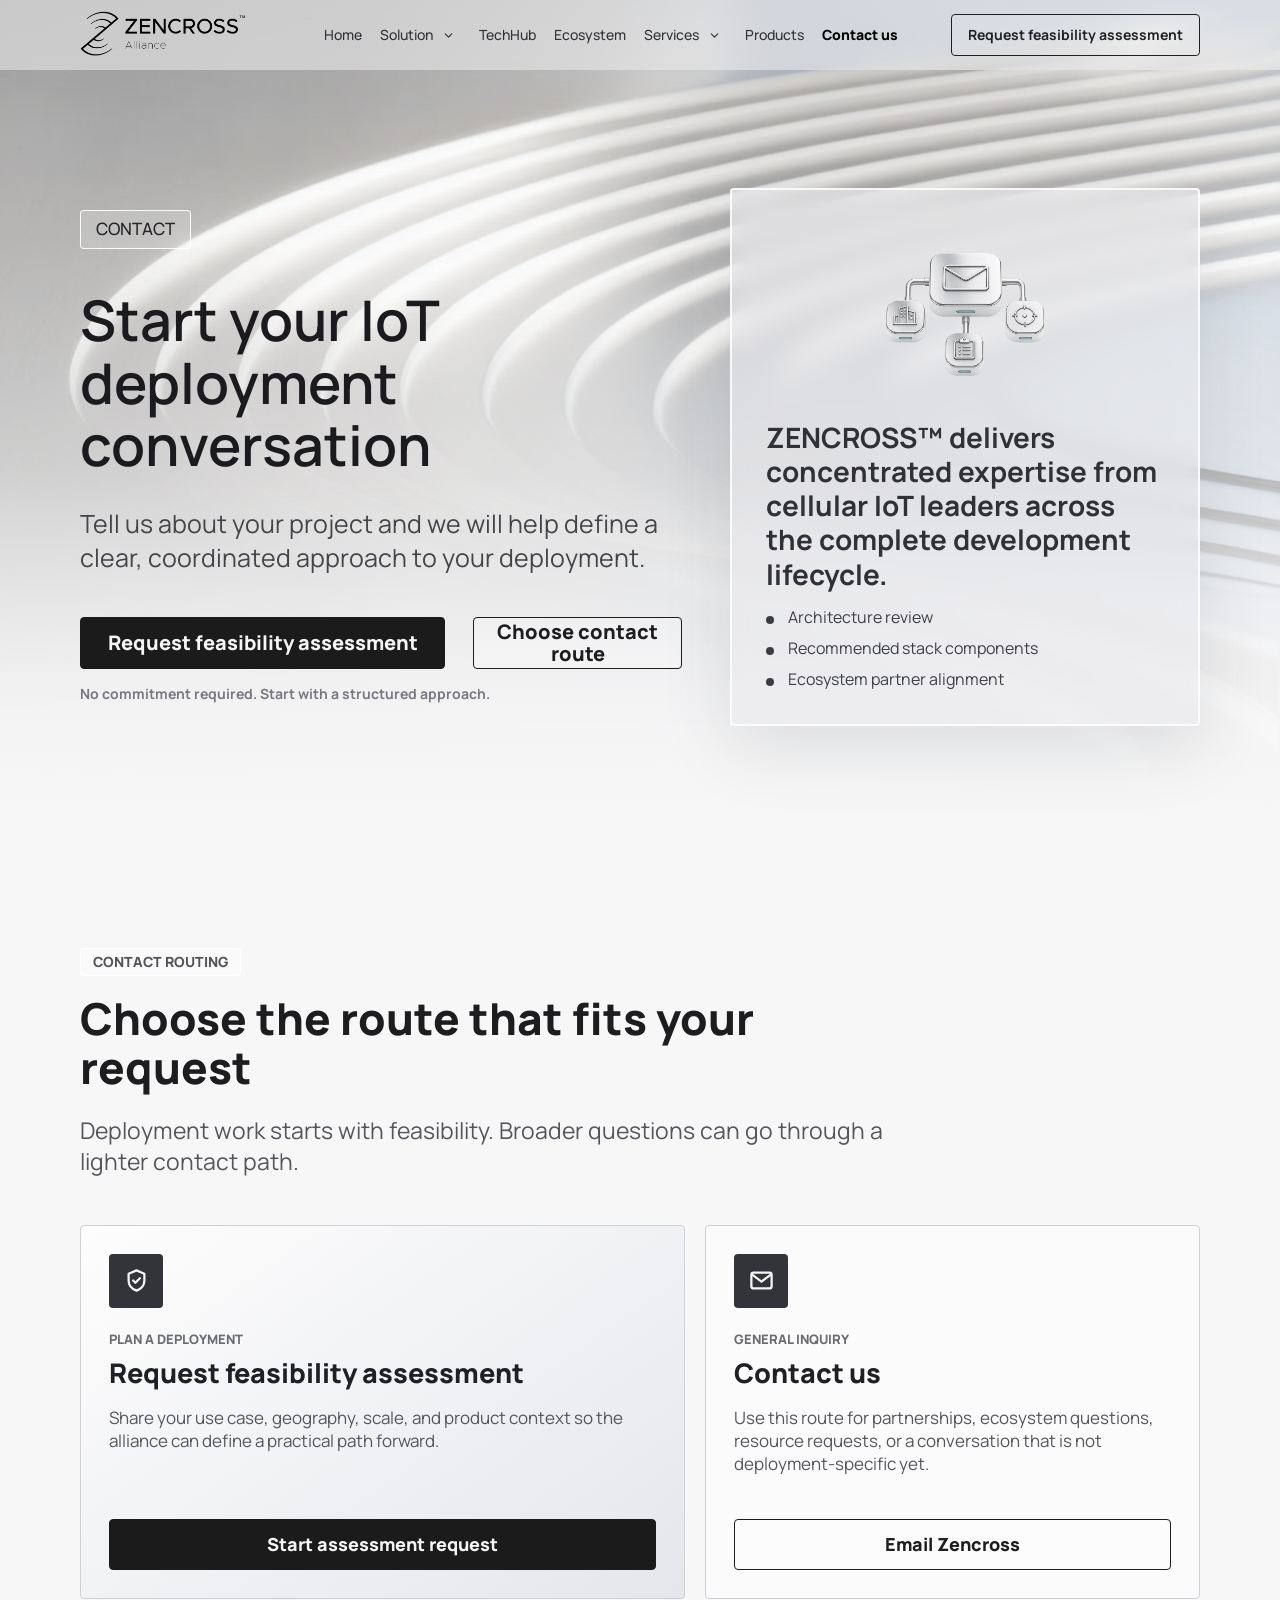
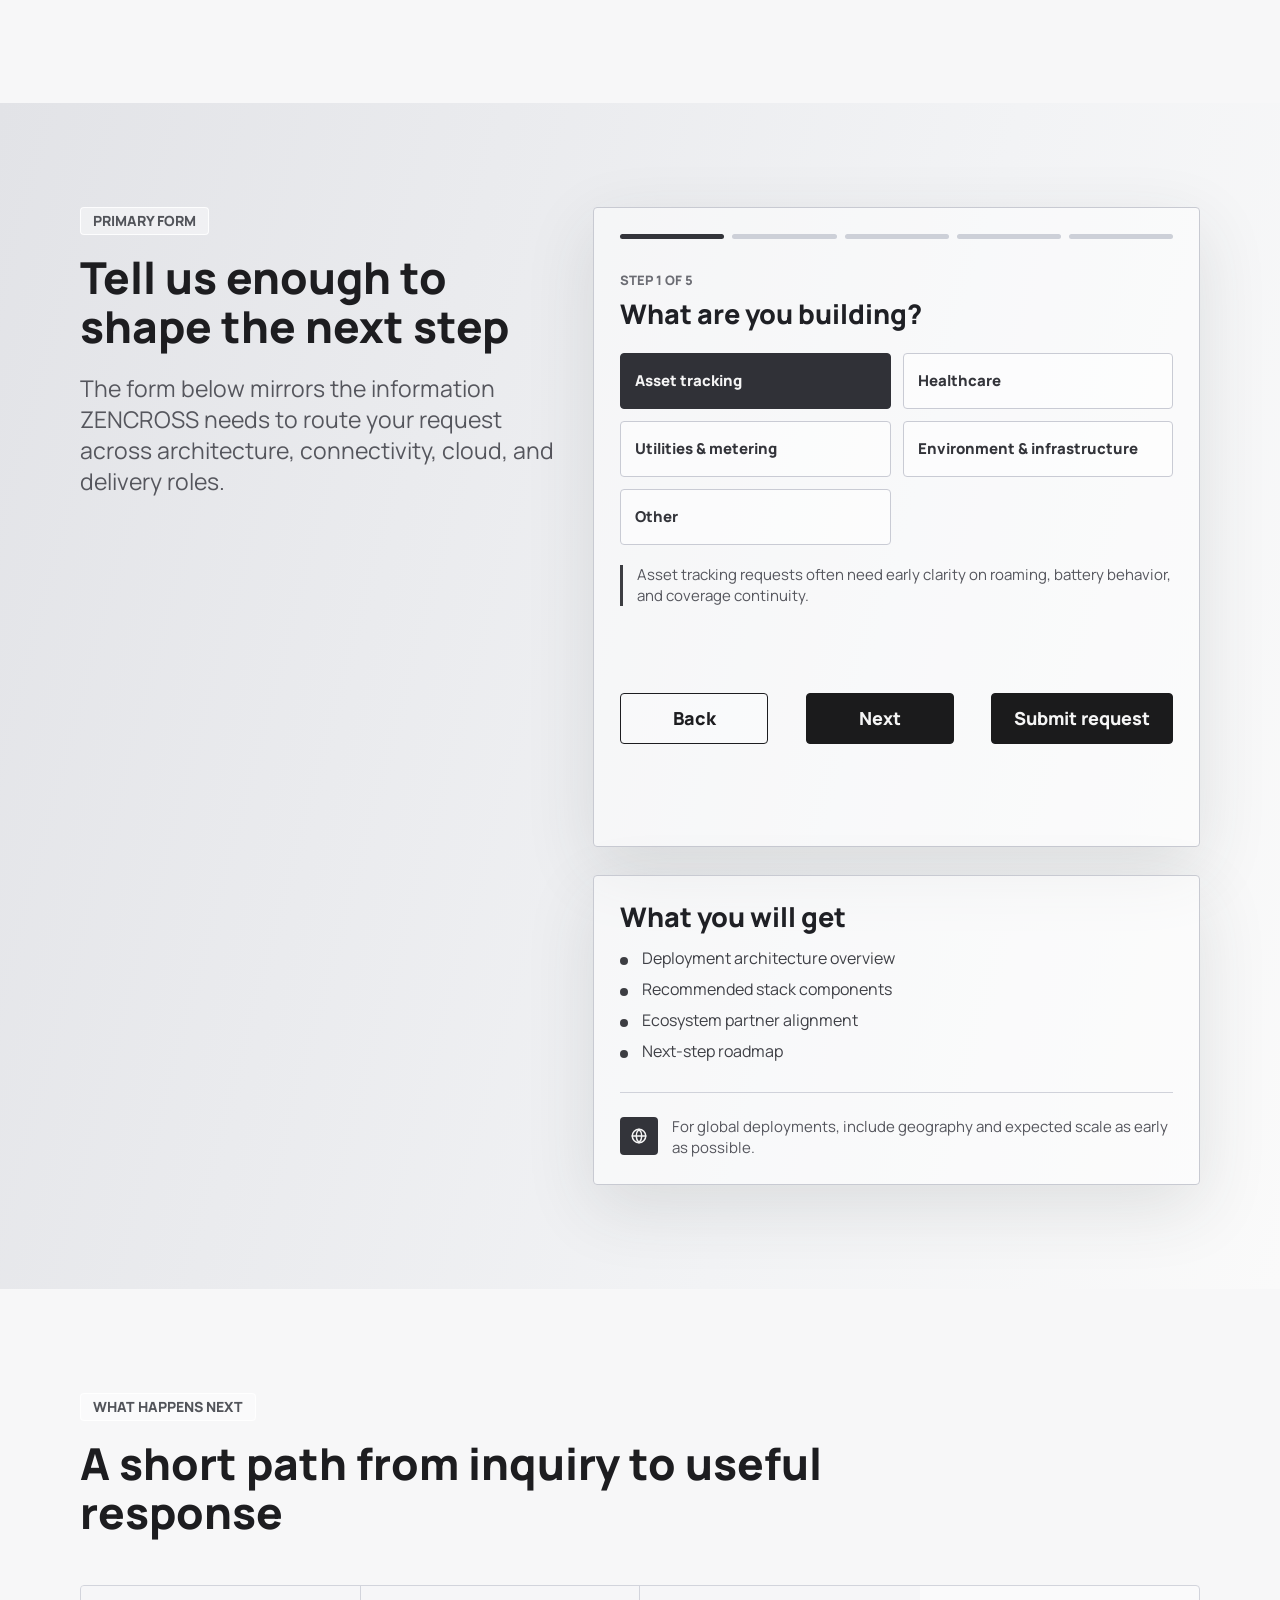
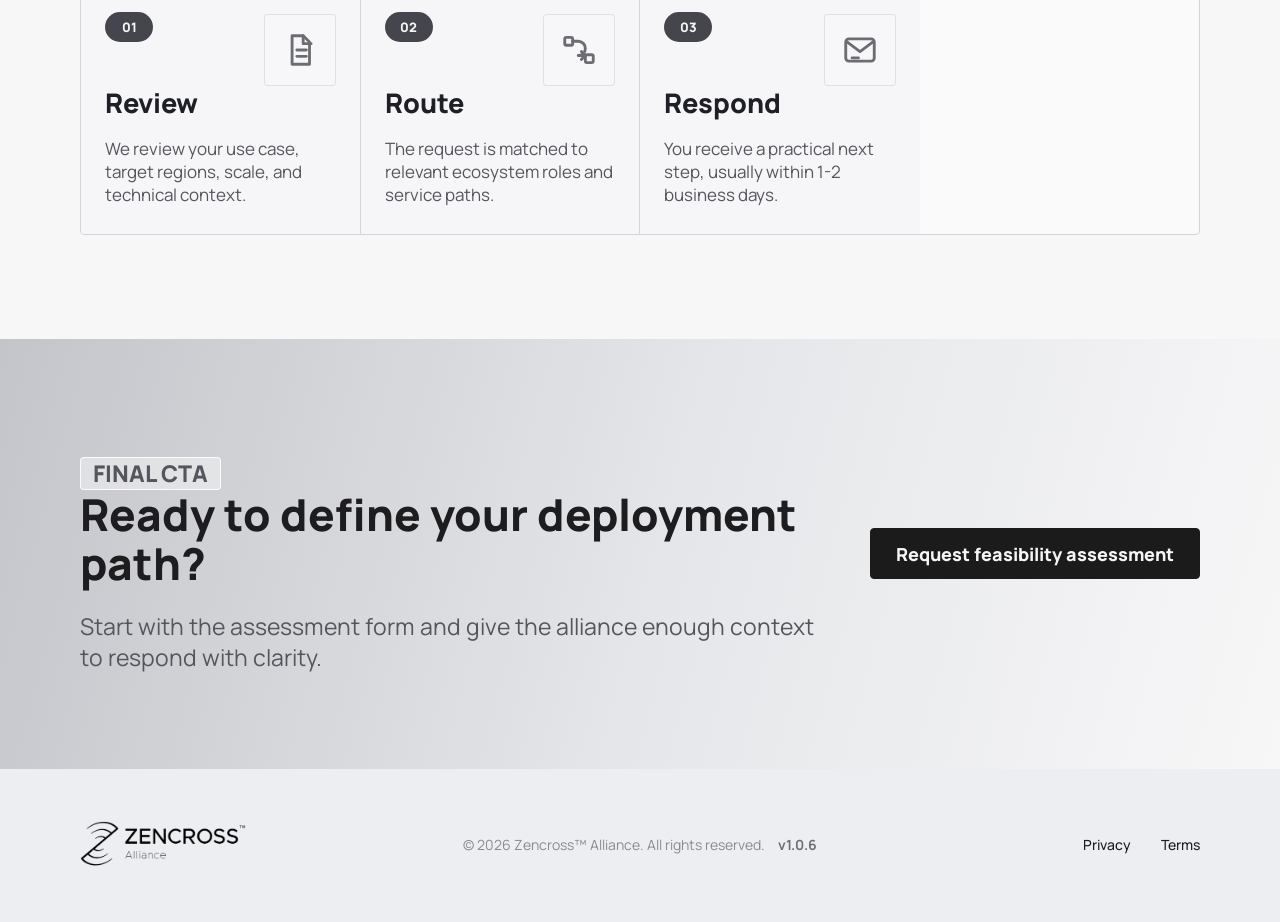
==== commit 26c4f57a: "Publish production site" ====
--- a/contact.html
+++ b/contact.html
@@ -294,7 +294,7 @@
     <script src="script.bbac9ffeda.js"></script>
   </body>
 </html>
-
-
-
-
+
+
+
+
